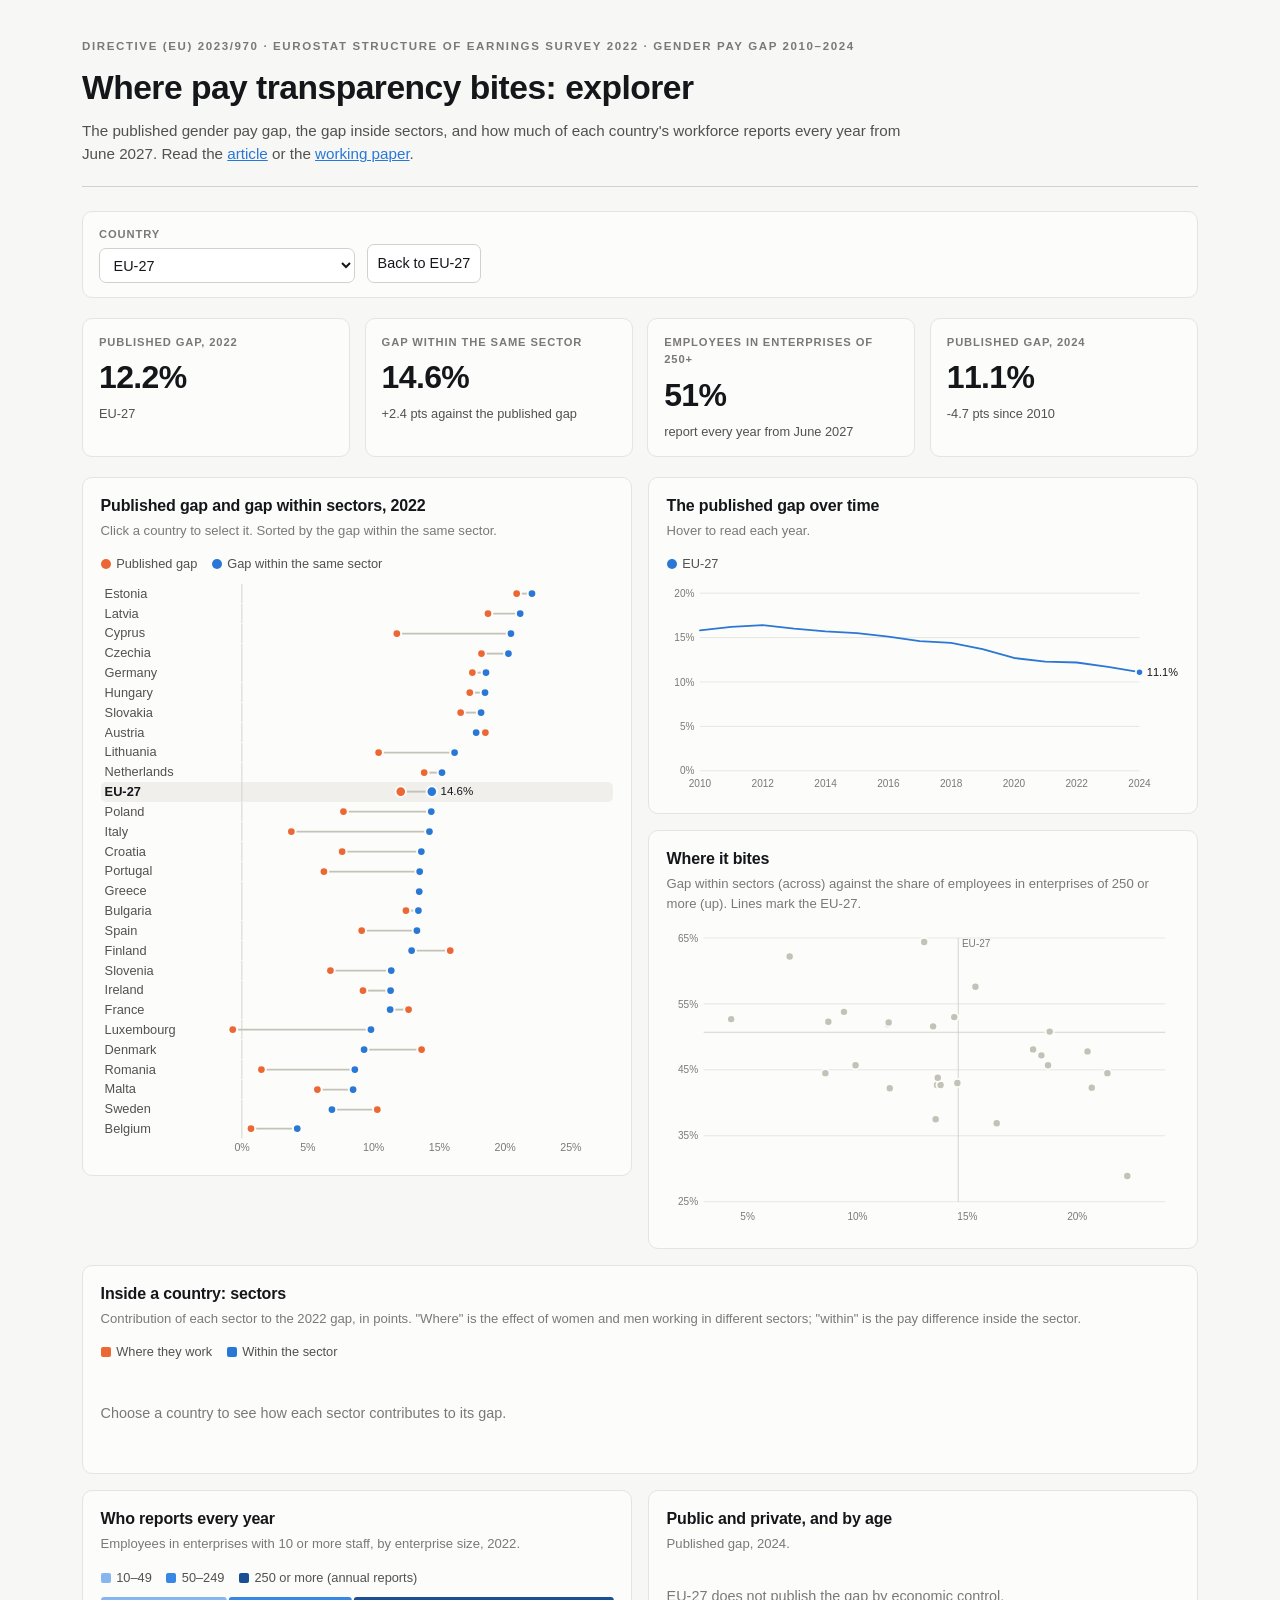
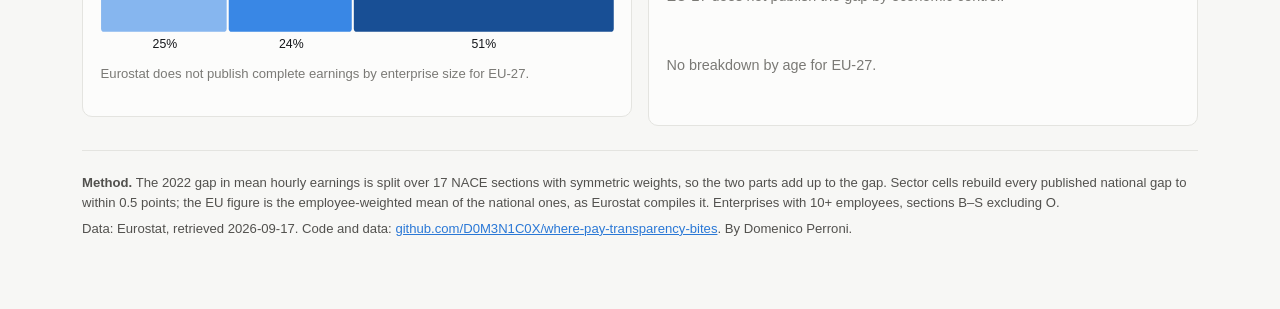
==== dashboard/index.html @ 8fcf2079 "Build the tables, the charts and the single-file dashboard Co-Authored-By: Claude Opus 5 <noreply@an" ====
<!doctype html><html lang="en"><head><meta charset="utf-8"><meta name="viewport" content="width=device-width,initial-scale=1"><title>Where pay transparency bites: explorer</title>
<style>
:root{
  color-scheme: light;
  --bg:#f7f7f5; --surface:#fcfcfb; --raised:#ffffff;
  --ink:#14161a; --secondary:#52514e; --muted:#7a7975;
  --line:#e4e4e0; --line-strong:#d2d2cc;
  --s1:#2a78d6; --s2:#eb6834; --context:#c3c2b7; --wash:#f0efec;
  --o1:#86b6ef; --o2:#3987e5; --o3:#184f95;
  --shadow:0 1px 2px rgba(20,22,26,.05), 0 6px 20px rgba(20,22,26,.06);
}
@media (prefers-color-scheme: dark){
  :root:not([data-theme="light"]){
    color-scheme: dark;
    --bg:#121211; --surface:#1a1a19; --raised:#212120;
    --ink:#f4f4f2; --secondary:#c3c2b7; --muted:#95948c;
    --line:#2c2c2a; --line-strong:#3d3d3a;
    --s1:#3987e5; --s2:#d95926; --context:#6b6a65; --wash:#262624;
    --o1:#184f95; --o2:#3987e5; --o3:#86b6ef;
    --shadow:0 1px 2px rgba(0,0,0,.4), 0 8px 24px rgba(0,0,0,.35);
  }
}
:root[data-theme="dark"]{
  color-scheme: dark;
  --bg:#121211; --surface:#1a1a19; --raised:#212120;
  --ink:#f4f4f2; --secondary:#c3c2b7; --muted:#95948c;
  --line:#2c2c2a; --line-strong:#3d3d3a;
  --s1:#3987e5; --s2:#d95926; --context:#6b6a65; --wash:#262624;
  --o1:#184f95; --o2:#3987e5; --o3:#86b6ef;
  --shadow:0 1px 2px rgba(0,0,0,.4), 0 8px 24px rgba(0,0,0,.35);
}
*{box-sizing:border-box}
body{margin:0; background:var(--bg); color:var(--ink);
  font-family:-apple-system,BlinkMacSystemFont,"Segoe UI",Roboto,Helvetica,Arial,sans-serif;
  font-size:15px; line-height:1.55; -webkit-font-smoothing:antialiased}
.wrap{max-width:1180px; margin:0 auto; padding:clamp(1rem,3vw,2.5rem) clamp(1rem,3vw,2rem) 4rem}
header.masthead{border-bottom:1px solid var(--line-strong); padding-bottom:1.25rem; margin-bottom:1.5rem}
.eyebrow{font-size:.72rem; letter-spacing:.14em; text-transform:uppercase; color:var(--muted); font-weight:600}
h1{font-size:clamp(1.5rem,3.2vw,2.1rem); margin:.35rem 0 .3rem; letter-spacing:-.015em}
.sub{color:var(--secondary); font-size:.95rem; margin:0; max-width:52rem}
.sub a, .foot a{color:var(--s1)}
.controls{display:flex; flex-wrap:wrap; gap:.75rem; align-items:flex-end; background:var(--surface);
  border:1px solid var(--line); border-radius:10px; padding:.9rem 1rem; margin-bottom:1.25rem}
.control{display:flex; flex-direction:column; gap:.3rem; min-width:12rem; flex:0 1 16rem}
.control label{font-size:.7rem; letter-spacing:.08em; text-transform:uppercase; color:var(--muted); font-weight:600}
select, button{font:inherit; font-size:.9rem; color:var(--ink); background:var(--raised);
  border:1px solid var(--line-strong); border-radius:7px; padding:.45rem .6rem}
select:focus-visible, button:focus-visible, .row:focus-visible{outline:2px solid var(--s1); outline-offset:2px}
button{cursor:pointer}
button:hover{border-color:var(--s1); color:var(--s1)}
.tiles{display:grid; grid-template-columns:repeat(auto-fit,minmax(200px,1fr)); gap:.9rem; margin-bottom:1.25rem}
.tile{background:var(--surface); border:1px solid var(--line); border-radius:10px; padding:.9rem 1rem}
.tile .label{font-size:.7rem; letter-spacing:.08em; text-transform:uppercase; color:var(--muted); font-weight:600}
.tile .value{font-size:2rem; font-weight:650; letter-spacing:-.02em; margin:.15rem 0 .1rem}
.tile .note{font-size:.8rem; color:var(--secondary)}
.grid{display:grid; grid-template-columns:1fr 1fr; gap:1rem; align-items:start}
.full{grid-column:1 / -1}
@media (max-width:900px){ .grid{grid-template-columns:1fr} }
.panel{background:var(--surface); border:1px solid var(--line); border-radius:10px; padding:1rem 1.1rem 1.15rem; min-width:0}
.panel h2{font-size:1rem; margin:0 0 .15rem; letter-spacing:-.01em}
.panel p.hint{margin:0 0 .8rem; font-size:.82rem; color:var(--muted)}
.legend{display:flex; flex-wrap:wrap; gap:.9rem; font-size:.8rem; color:var(--secondary); margin:0 0 .6rem}
.legend span{display:inline-flex; align-items:center; gap:.35rem}
.key{width:10px; height:10px; border-radius:50%; display:inline-block}
.key.bar{border-radius:2px}
svg{display:block; width:100%; height:auto; overflow:visible}
svg text{font-family:inherit}
.axis{fill:var(--muted); font-size:11px; font-variant-numeric:tabular-nums}
.lbl{fill:var(--secondary); font-size:12px}
.lbl.sel{fill:var(--ink); font-weight:650}
.val{fill:var(--ink); font-size:12px; font-variant-numeric:tabular-nums}
.grid-line{stroke:var(--line); stroke-width:1}
.base-line{stroke:var(--line-strong); stroke-width:1}
.rows{display:flex; flex-direction:column}
.row{display:grid; grid-template-columns:7.5rem 1fr; align-items:center; cursor:pointer; border-radius:5px; padding:0 .25rem}
.row:hover{background:var(--wash)}
.row.sel{background:var(--wash)}
.row .name{font-size:.8rem; color:var(--secondary); white-space:nowrap; overflow:hidden; text-overflow:ellipsis}
.row.sel .name{color:var(--ink); font-weight:650}
.table-wrap{overflow-x:auto}
table{width:100%; border-collapse:collapse; font-size:.84rem; font-variant-numeric:tabular-nums}
th, td{padding:.45rem .5rem; border-bottom:1px solid var(--line); text-align:right; vertical-align:middle}
th:first-child, td:first-child{text-align:left}
thead th{font-size:.68rem; letter-spacing:.07em; text-transform:uppercase; color:var(--muted); font-weight:600; border-bottom:1px solid var(--line-strong)}
td.contrib{min-width:7rem}
.empty{color:var(--muted); font-size:.9rem; padding:1rem 0}
.tooltip{position:fixed; pointer-events:none; z-index:10; background:var(--raised); color:var(--ink);
  border:1px solid var(--line-strong); border-radius:7px; box-shadow:var(--shadow); padding:.45rem .6rem;
  font-size:.8rem; max-width:18rem; opacity:0; transition:opacity .08s; white-space:pre-line}
.foot{margin-top:1.5rem; font-size:.82rem; color:var(--secondary); border-top:1px solid var(--line); padding-top:1rem}
.foot p{margin:.35rem 0}
</style></head><body>
<div class="wrap">
<header class="masthead">
  <div class="eyebrow">Directive (EU) 2023/970 · Eurostat Structure of Earnings Survey 2022 · gender pay gap 2010–<span id="latest-year"></span></div>
  <h1>Where pay transparency bites: explorer</h1>
  <p class="sub">The published gender pay gap, the gap inside sectors, and how much of each country's workforce reports every year from June 2027.
  Read the <a href="../index.html">article</a> or the <a href="../paper.pdf">working paper</a>.</p>
</header>

<div class="controls" role="group" aria-label="Filters">
  <div class="control"><label for="country">Country</label><select id="country"></select></div>
  <button id="reset" type="button">Back to EU-27</button>
</div>

<section class="tiles" id="tiles" aria-live="polite"></section>

<div class="grid">
  <section class="panel">
    <h2>Published gap and gap within sectors, 2022</h2>
    <p class="hint">Click a country to select it. Sorted by the gap within the same sector.</p>
    <div class="legend"><span><i class="key" style="background:var(--s2)"></i>Published gap</span><span><i class="key" style="background:var(--s1)"></i>Gap within the same sector</span></div>
    <div class="rows" id="dumbbell"></div>
  </section>
  <div>
    <section class="panel" style="margin-bottom:1rem">
      <h2>The published gap over time</h2>
      <p class="hint">Hover to read each year.</p>
      <div class="legend" id="trend-legend"></div>
      <div id="trend"></div>
    </section>
    <section class="panel">
      <h2>Where it bites</h2>
      <p class="hint">Gap within sectors (across) against the share of employees in enterprises of 250 or more (up). Lines mark the EU-27.</p>
      <div id="scatter"></div>
    </section>
  </div>

  <section class="panel full">
    <h2 id="sectors-title">Inside the country: sectors</h2>
    <p class="hint">Contribution of each sector to the 2022 gap, in points. "Where" is the effect of women and men working in different sectors; "within" is the pay difference inside the sector.</p>
    <div class="legend"><span><i class="key bar" style="background:var(--s2)"></i>Where they work</span><span><i class="key bar" style="background:var(--s1)"></i>Within the sector</span></div>
    <div class="table-wrap" id="sectors"></div>
  </section>

  <section class="panel">
    <h2>Who reports every year</h2>
    <p class="hint">Employees in enterprises with 10 or more staff, by enterprise size, 2022.</p>
    <div class="legend"><span><i class="key bar" style="background:var(--o1)"></i>10–49</span><span><i class="key bar" style="background:var(--o2)"></i>50–249</span><span><i class="key bar" style="background:var(--o3)"></i>250 or more (annual reports)</span></div>
    <div id="size"></div>
  </section>
  <section class="panel">
    <h2>Public and private, and by age</h2>
    <p class="hint" id="control-hint"></p>
    <div id="control"></div>
    <div id="age" style="margin-top:.8rem"></div>
  </section>
</div>

<footer class="foot">
  <p><strong>Method.</strong> The 2022 gap in mean hourly earnings is split over 17 NACE sections with symmetric weights, so the two parts add up to the gap. Sector cells rebuild every published national gap to within 0.5 points; the EU figure is the employee-weighted mean of the national ones, as Eurostat compiles it. Enterprises with 10+ employees, sections B–S excluding O.</p>
  <p>Data: Eurostat, retrieved <span id="retrieved"></span>. Code and data: <a href="https://github.com/D0M3N1C0X/where-pay-transparency-bites">github.com/D0M3N1C0X/where-pay-transparency-bites</a>. By Domenico Perroni.</p>
</footer>
</div>
<div class="tooltip" id="tooltip" role="status"></div>

<script id="data" type="application/json">{"meta":{"latest_year":2024,"retrieved":"2026-09-17","coverage_min":0.95,"reconcile_max":0.5},"countries":[{"geo":"BE","name":"Belgium"},{"geo":"BG","name":"Bulgaria"},{"geo":"CZ","name":"Czechia"},{"geo":"DK","name":"Denmark"},{"geo":"DE","name":"Germany"},{"geo":"EE","name":"Estonia"},{"geo":"IE","name":"Ireland"},{"geo":"EL","name":"Greece"},{"geo":"ES","name":"Spain"},{"geo":"FR","name":"France"},{"geo":"HR","name":"Croatia"},{"geo":"IT","name":"Italy"},{"geo":"CY","name":"Cyprus"},{"geo":"LV","name":"Latvia"},{"geo":"LT","name":"Lithuania"},{"geo":"LU","name":"Luxembourg"},{"geo":"HU","name":"Hungary"},{"geo":"MT","name":"Malta"},{"geo":"NL","name":"Netherlands"},{"geo":"AT","name":"Austria"},{"geo":"PL","name":"Poland"},{"geo":"PT","name":"Portugal"},{"geo":"RO","name":"Romania"},{"geo":"SI","name":"Slovenia"},{"geo":"SK","name":"Slovakia"},{"geo":"FI","name":"Finland"},{"geo":"SE","name":"Sweden"},{"geo":"EU27_2020","name":"EU-27"}],"sections":[{"code":"B","name":"Mining and quarrying"},{"code":"C","name":"Manufacturing"},{"code":"D","name":"Electricity, gas, steam and air conditioning supply"},{"code":"E","name":"Water supply; sewerage, waste management and remediation activities"},{"code":"F","name":"Construction"},{"code":"G","name":"Wholesale and retail trade; repair of motor vehicles and motorcycles"},{"code":"H","name":"Transportation and storage"},{"code":"I","name":"Accommodation and food service activities"},{"code":"J","name":"Information and communication"},{"code":"K","name":"Financial and insurance activities"},{"code":"L","name":"Real estate activities"},{"code":"M","name":"Professional, scientific and technical activities"},{"code":"N","name":"Administrative and support service activities"},{"code":"P","name":"Education"},{"code":"Q","name":"Human health and social work activities"},{"code":"R","name":"Arts, entertainment and recreation"},{"code":"S","name":"Other service activities"}],"series":[{"geo":"EU27_2020","year":2010,"gap":15.8},{"geo":"EU27_2020","year":2011,"gap":16.2},{"geo":"EU27_2020","year":2012,"gap":16.4},{"geo":"EU27_2020","year":2013,"gap":16},{"geo":"EU27_2020","year":2014,"gap":15.7},{"geo":"EU27_2020","year":2015,"gap":15.5},{"geo":"EU27_2020","year":2016,"gap":15.1},{"geo":"EU27_2020","year":2017,"gap":14.6},{"geo":"EU27_2020","year":2018,"gap":14.4},{"geo":"EU27_2020","year":2019,"gap":13.7},{"geo":"EU27_2020","year":2020,"gap":12.7},{"geo":"EU27_2020","year":2021,"gap":12.3},{"geo":"EU27_2020","year":2022,"gap":12.2},{"geo":"EU27_2020","year":2023,"gap":11.7},{"geo":"EU27_2020","year":2024,"gap":11.1},{"geo":"BE","year":2007,"gap":10.1},{"geo":"BE","year":2008,"gap":10.2},{"geo":"BE","year":2009,"gap":10.1},{"geo":"BE","year":2010,"gap":10.2},{"geo":"BE","year":2011,"gap":9.4},{"geo":"BE","year":2012,"gap":8.3},{"geo":"BE","year":2013,"gap":7.5},{"geo":"BE","year":2014,"gap":6.6},{"geo":"BE","year":2015,"gap":6.4},{"geo":"BE","year":2016,"gap":6},{"geo":"BE","year":2017,"gap":5.8},{"geo":"BE","year":2018,"gap":5.8},{"geo":"BE","year":2019,"gap":4.7},{"geo":"BE","year":2020,"gap":3.2},{"geo":"BE","year":2021,"gap":1.8},{"geo":"BE","year":2022,"gap":0.7},{"geo":"BE","year":2023,"gap":0.7},{"geo":"BE","year":2024,"gap":0.7},{"geo":"BG","year":2007,"gap":12.1},{"geo":"BG","year":2008,"gap":12.3},{"geo":"BG","year":2009,"gap":13.3},{"geo":"BG","year":2010,"gap":13},{"geo":"BG","year":2011,"gap":13.2},{"geo":"BG","year":2012,"gap":15.1},{"geo":"BG","year":2013,"gap":14.1},{"geo":"BG","year":2014,"gap":14.2},{"geo":"BG","year":2015,"gap":15.5},{"geo":"BG","year":2016,"gap":14.6},{"geo":"BG","year":2017,"gap":14.3},{"geo":"BG","year":2018,"gap":13.9},{"geo":"BG","year":2019,"gap":14},{"geo":"BG","year":2020,"gap":12.5},{"geo":"BG","year":2021,"gap":11.9},{"geo":"BG","year":2022,"gap":12.6},{"geo":"BG","year":2023,"gap":13.5},{"geo":"BG","year":2024,"gap":12},{"geo":"CZ","year":2007,"gap":23.6},{"geo":"CZ","year":2008,"gap":26.2},{"geo":"CZ","year":2009,"gap":25.9},{"geo":"CZ","year":2010,"gap":21.6},{"geo":"CZ","year":2011,"gap":22.6},{"geo":"CZ","year":2012,"gap":22.5},{"geo":"CZ","year":2013,"gap":22.3},{"geo":"CZ","year":2014,"gap":22.5},{"geo":"CZ","year":2015,"gap":22.5},{"geo":"CZ","year":2016,"gap":21.5},{"geo":"CZ","year":2017,"gap":21.1},{"geo":"CZ","year":2018,"gap":20.1},{"geo":"CZ","year":2019,"gap":19.3},{"geo":"CZ","year":2020,"gap":16.7},{"geo":"CZ","year":2021,"gap":15.4},{"geo":"CZ","year":2022,"gap":18.4},{"geo":"CZ","year":2023,"gap":18},{"geo":"CZ","year":2024,"gap":18.5},{"geo":"DK","year":2007,"gap":17.7},{"geo":"DK","year":2008,"gap":17.1},{"geo":"DK","year":2009,"gap":16.8},{"geo":"DK","year":2010,"gap":17.1},{"geo":"DK","year":2011,"gap":16.4},{"geo":"DK","year":2012,"gap":16.8},{"geo":"DK","year":2013,"gap":16.5},{"geo":"DK","year":2014,"gap":16},{"geo":"DK","year":2015,"gap":15.1},{"geo":"DK","year":2016,"gap":15.1},{"geo":"DK","year":2017,"gap":14.8},{"geo":"DK","year":2018,"gap":14.6},{"geo":"DK","year":2019,"gap":17.7},{"geo":"DK","year":2020,"gap":13.8},{"geo":"DK","year":2021,"gap":14.2},{"geo":"DK","year":2022,"gap":13.8},{"geo":"DK","year":2023,"gap":14},{"geo":"DK","year":2024,"gap":14},{"geo":"DE","year":2007,"gap":22.8},{"geo":"DE","year":2008,"gap":22.8},{"geo":"DE","year":2009,"gap":22.6},{"geo":"DE","year":2010,"gap":22.3},{"geo":"DE","year":2011,"gap":22.4},{"geo":"DE","year":2012,"gap":22.7},{"geo":"DE","year":2013,"gap":22.1},{"geo":"DE","year":2014,"gap":22.3},{"geo":"DE","year":2015,"gap":21.8},{"geo":"DE","year":2016,"gap":21.1},{"geo":"DE","year":2017,"gap":20.4},{"geo":"DE","year":2018,"gap":20.1},{"geo":"DE","year":2019,"gap":19.2},{"geo":"DE","year":2020,"gap":18.3},{"geo":"DE","year":2021,"gap":17.6},{"geo":"DE","year":2022,"gap":17.7},{"geo":"DE","year":2023,"gap":17.6},{"geo":"DE","year":2024,"gap":15.6},{"geo":"EE","year":2007,"gap":30.9},{"geo":"EE","year":2008,"gap":27.6},{"geo":"EE","year":2009,"gap":26.6},{"geo":"EE","year":2010,"gap":27.7},{"geo":"EE","year":2011,"gap":27.3},{"geo":"EE","year":2012,"gap":29.9},{"geo":"EE","year":2013,"gap":29.8},{"geo":"EE","year":2014,"gap":28.1},{"geo":"EE","year":2015,"gap":26.7},{"geo":"EE","year":2016,"gap":24.8},{"geo":"EE","year":2017,"gap":24.9},{"geo":"EE","year":2018,"gap":21.8},{"geo":"EE","year":2019,"gap":21.6},{"geo":"EE","year":2020,"gap":21},{"geo":"EE","year":2021,"gap":20.3},{"geo":"EE","year":2022,"gap":21.1},{"geo":"EE","year":2023,"gap":19.6},{"geo":"EE","year":2024,"gap":18.8},{"geo":"IE","year":2007,"gap":17.3},{"geo":"IE","year":2008,"gap":12.6},{"geo":"IE","year":2009,"gap":12.6},{"geo":"IE","year":2010,"gap":13.9},{"geo":"IE","year":2011,"gap":12.7},{"geo":"IE","year":2012,"gap":12.2},{"geo":"IE","year":2013,"gap":12.9},{"geo":"IE","year":2014,"gap":13.9},{"geo":"IE","year":2015,"gap":13.9},{"geo":"IE","year":2016,"gap":14.2},{"geo":"IE","year":2017,"gap":14.4},{"geo":"IE","year":2018,"gap":11.3},{"geo":"IE","year":2019,"gap":10.3},{"geo":"IE","year":2020,"gap":9},{"geo":"IE","year":2021,"gap":9.9},{"geo":"IE","year":2022,"gap":9.3},{"geo":"IE","year":2023,"gap":8.6},{"geo":"IE","year":2024,"gap":8.3},{"geo":"EL","year":2007,"gap":21.5},{"geo":"EL","year":2008,"gap":22},{"geo":"EL","year":2010,"gap":15},{"geo":"EL","year":2014,"gap":12.5},{"geo":"EL","year":2018,"gap":10.4},{"geo":"EL","year":2022,"gap":13.5},{"geo":"EL","year":2023,"gap":13.6},{"geo":"EL","year":2024,"gap":13.4},{"geo":"ES","year":2007,"gap":18.1},{"geo":"ES","year":2008,"gap":16.1},{"geo":"ES","year":2009,"gap":16.7},{"geo":"ES","year":2010,"gap":16.2},{"geo":"ES","year":2011,"gap":17.6},{"geo":"ES","year":2012,"gap":18.7},{"geo":"ES","year":2013,"gap":17.8},{"geo":"ES","year":2014,"gap":14.9},{"geo":"ES","year":2015,"gap":14.1},{"geo":"ES","year":2016,"gap":14.8},{"geo":"ES","year":2017,"gap":13.5},{"geo":"ES","year":2018,"gap":11.9},{"geo":"ES","year":2019,"gap":9.6},{"geo":"ES","year":2020,"gap":9.3},{"geo":"ES","year":2021,"gap":9.3},{"geo":"ES","year":2022,"gap":9.2},{"geo":"ES","year":2023,"gap":7.3},{"geo":"ES","year":2024,"gap":7.3},{"geo":"FR","year":2007,"gap":17.3},{"geo":"FR","year":2008,"gap":16.9},{"geo":"FR","year":2009,"gap":15.2},{"geo":"FR","year":2010,"gap":15.6},{"geo":"FR","year":2011,"gap":15.7},{"geo":"FR","year":2012,"gap":15.6},{"geo":"FR","year":2013,"gap":15.5},{"geo":"FR","year":2014,"gap":15.5},{"geo":"FR","year":2015,"gap":15.6},{"geo":"FR","year":2016,"gap":15.9},{"geo":"FR","year":2017,"gap":16.3},{"geo":"FR","year":2018,"gap":16.7},{"geo":"FR","year":2019,"gap":16},{"geo":"FR","year":2020,"gap":15},{"geo":"FR","year":2021,"gap":13.7},{"geo":"FR","year":2022,"gap":12.8},{"geo":"FR","year":2023,"gap":12.3},{"geo":"FR","year":2024,"gap":11.8},{"geo":"HR","year":2010,"gap":5.7},{"geo":"HR","year":2013,"gap":7.7},{"geo":"HR","year":2014,"gap":8.7},{"geo":"HR","year":2016,"gap":11.6},{"geo":"HR","year":2017,"gap":12.3},{"geo":"HR","year":2018,"gap":11.4},{"geo":"HR","year":2019,"gap":10.2},{"geo":"HR","year":2020,"gap":8.7},{"geo":"HR","year":2021,"gap":7.3},{"geo":"HR","year":2022,"gap":7.7},{"geo":"HR","year":2023,"gap":7.4},{"geo":"HR","year":2024,"gap":6.6},{"geo":"IT","year":2007,"gap":5.1},{"geo":"IT","year":2008,"gap":4.9},{"geo":"IT","year":2009,"gap":5.5},{"geo":"IT","year":2010,"gap":5.3},{"geo":"IT","year":2011,"gap":5.7},{"geo":"IT","year":2012,"gap":6.5},{"geo":"IT","year":2013,"gap":7},{"geo":"IT","year":2014,"gap":6.1},{"geo":"IT","year":2015,"gap":5.5},{"geo":"IT","year":2016,"gap":5.3},{"geo":"IT","year":2017,"gap":5},{"geo":"IT","year":2018,"gap":5.5},{"geo":"IT","year":2019,"gap":4.6},{"geo":"IT","year":2020,"gap":4},{"geo":"IT","year":2021,"gap":4.7},{"geo":"IT","year":2022,"gap":3.8},{"geo":"IT","year":2023,"gap":2.2},{"geo":"IT","year":2024,"gap":5.3},{"geo":"CY","year":2007,"gap":22},{"geo":"CY","year":2008,"gap":19.5},{"geo":"CY","year":2009,"gap":17.8},{"geo":"CY","year":2010,"gap":16.8},{"geo":"CY","year":2011,"gap":16.1},{"geo":"CY","year":2012,"gap":15.6},{"geo":"CY","year":2013,"gap":14.9},{"geo":"CY","year":2014,"gap":14.2},{"geo":"CY","year":2015,"gap":13.2},{"geo":"CY","year":2016,"gap":12.3},{"geo":"CY","year":2017,"gap":11.2},{"geo":"CY","year":2018,"gap":10.4},{"geo":"CY","year":2019,"gap":10.5},{"geo":"CY","year":2020,"gap":9.9},{"geo":"CY","year":2021,"gap":11},{"geo":"CY","year":2022,"gap":11.9},{"geo":"CY","year":2023,"gap":12},{"geo":"CY","year":2024,"gap":11.8},{"geo":"LV","year":2007,"gap":13.6},{"geo":"LV","year":2008,"gap":11.8},{"geo":"LV","year":2009,"gap":13.1},{"geo":"LV","year":2010,"gap":15.5},{"geo":"LV","year":2011,"gap":14.1},{"geo":"LV","year":2012,"gap":14.9},{"geo":"LV","year":2013,"gap":16},{"geo":"LV","year":2014,"gap":17.3},{"geo":"LV","year":2015,"gap":18.4},{"geo":"LV","year":2016,"gap":19.7},{"geo":"LV","year":2017,"gap":19.8},{"geo":"LV","year":2018,"gap":19.6},{"geo":"LV","year":2019,"gap":21.6},{"geo":"LV","year":2020,"gap":23.2},{"geo":"LV","year":2021,"gap":15.9},{"geo":"LV","year":2022,"gap":18.9},{"geo":"LV","year":2023,"gap":16.4},{"geo":"LV","year":2024,"gap":13.9},{"geo":"LT","year":2007,"gap":22.6},{"geo":"LT","year":2008,"gap":21.6},{"geo":"LT","year":2009,"gap":15.3},{"geo":"LT","year":2010,"gap":11.9},{"geo":"LT","year":2011,"gap":11.5},{"geo":"LT","year":2012,"gap":11.9},{"geo":"LT","year":2013,"gap":12.2},{"geo":"LT","year":2014,"gap":13.3},{"geo":"LT","year":2015,"gap":14.2},{"geo":"LT","year":2016,"gap":14.4},{"geo":"LT","year":2017,"gap":15.2},{"geo":"LT","year":2018,"gap":14},{"geo":"LT","year":2019,"gap":12.9},{"geo":"LT","year":2020,"gap":12.3},{"geo":"LT","year":2021,"gap":10.9},{"geo":"LT","year":2022,"gap":10.5},{"geo":"LT","year":2023,"gap":11.5},{"geo":"LT","year":2024,"gap":10},{"geo":"LU","year":2007,"gap":10.2},{"geo":"LU","year":2008,"gap":9.7},{"geo":"LU","year":2009,"gap":9.2},{"geo":"LU","year":2010,"gap":8.7},{"geo":"LU","year":2011,"gap":7.9},{"geo":"LU","year":2012,"gap":7},{"geo":"LU","year":2013,"gap":6.2},{"geo":"LU","year":2014,"gap":5.4},{"geo":"LU","year":2015,"gap":4.7},{"geo":"LU","year":2016,"gap":3.9},{"geo":"LU","year":2017,"gap":2.6},{"geo":"LU","year":2018,"gap":1.4},{"geo":"LU","year":2019,"gap":0.9},{"geo":"LU","year":2020,"gap":0.3},{"geo":"LU","year":2021,"gap":-0.2},{"geo":"LU","year":2022,"gap":-0.7},{"geo":"LU","year":2023,"gap":-0.9},{"geo":"LU","year":2024,"gap":-0.8},{"geo":"HU","year":2007,"gap":16.3},{"geo":"HU","year":2008,"gap":17.5},{"geo":"HU","year":2009,"gap":17.1},{"geo":"HU","year":2010,"gap":17.6},{"geo":"HU","year":2011,"gap":18},{"geo":"HU","year":2012,"gap":20.1},{"geo":"HU","year":2013,"gap":18.4},{"geo":"HU","year":2014,"gap":15.1},{"geo":"HU","year":2015,"gap":14},{"geo":"HU","year":2016,"gap":14},{"geo":"HU","year":2017,"gap":15.9},{"geo":"HU","year":2018,"gap":14.2},{"geo":"HU","year":2019,"gap":18.2},{"geo":"HU","year":2020,"gap":17.1},{"geo":"HU","year":2021,"gap":17.2},{"geo":"HU","year":2022,"gap":17.5},{"geo":"HU","year":2023,"gap":17.8},{"geo":"HU","year":2024,"gap":16.9},{"geo":"MT","year":2007,"gap":7.8},{"geo":"MT","year":2008,"gap":9.2},{"geo":"MT","year":2009,"gap":7.7},{"geo":"MT","year":2010,"gap":7.2},{"geo":"MT","year":2011,"gap":7.7},{"geo":"MT","year":2012,"gap":9.5},{"geo":"MT","year":2013,"gap":9.7},{"geo":"MT","year":2014,"gap":10.6},{"geo":"MT","year":2015,"gap":10.7},{"geo":"MT","year":2016,"gap":11.6},{"geo":"MT","year":2017,"gap":13.2},{"geo":"MT","year":2018,"gap":13},{"geo":"MT","year":2019,"gap":10.5},{"geo":"MT","year":2020,"gap":7.9},{"geo":"MT","year":2021,"gap":7.2},{"geo":"MT","year":2022,"gap":5.8},{"geo":"MT","year":2023,"gap":5.1},{"geo":"MT","year":2024,"gap":4.9},{"geo":"NL","year":2007,"gap":19.3},{"geo":"NL","year":2008,"gap":18.9},{"geo":"NL","year":2009,"gap":18.5},{"geo":"NL","year":2010,"gap":17.8},{"geo":"NL","year":2011,"gap":18.8},{"geo":"NL","year":2012,"gap":18},{"geo":"NL","year":2013,"gap":17.2},{"geo":"NL","year":2014,"gap":17},{"geo":"NL","year":2015,"gap":16.1},{"geo":"NL","year":2016,"gap":15.6},{"geo":"NL","year":2017,"gap":15.1},{"geo":"NL","year":2018,"gap":14.7},{"geo":"NL","year":2019,"gap":14.9},{"geo":"NL","year":2020,"gap":14.7},{"geo":"NL","year":2021,"gap":14.3},{"geo":"NL","year":2022,"gap":14},{"geo":"NL","year":2023,"gap":12.5},{"geo":"NL","year":2024,"gap":11.2},{"geo":"AT","year":2007,"gap":25.5},{"geo":"AT","year":2008,"gap":25.1},{"geo":"AT","year":2009,"gap":24.3},{"geo":"AT","year":2010,"gap":24},{"geo":"AT","year":2011,"gap":23.5},{"geo":"AT","year":2012,"gap":22.9},{"geo":"AT","year":2013,"gap":22.3},{"geo":"AT","year":2014,"gap":22.2},{"geo":"AT","year":2015,"gap":21.8},{"geo":"AT","year":2016,"gap":20.8},{"geo":"AT","year":2017,"gap":20.7},{"geo":"AT","year":2018,"gap":20.4},{"geo":"AT","year":2019,"gap":20},{"geo":"AT","year":2020,"gap":19.2},{"geo":"AT","year":2021,"gap":19.1},{"geo":"AT","year":2022,"gap":18.7},{"geo":"AT","year":2023,"gap":18.3},{"geo":"AT","year":2024,"gap":17.6},{"geo":"PL","year":2007,"gap":14.9},{"geo":"PL","year":2008,"gap":11.4},{"geo":"PL","year":2009,"gap":8},{"geo":"PL","year":2010,"gap":4.5},{"geo":"PL","year":2011,"gap":5.5},{"geo":"PL","year":2012,"gap":6.4},{"geo":"PL","year":2013,"gap":7.1},{"geo":"PL","year":2014,"gap":7.7},{"geo":"PL","year":2015,"gap":7.3},{"geo":"PL","year":2016,"gap":7.1},{"geo":"PL","year":2017,"gap":7},{"geo":"PL","year":2018,"gap":8.5},{"geo":"PL","year":2019,"gap":6.5},{"geo":"PL","year":2020,"gap":4.5},{"geo":"PL","year":2021,"gap":6.2},{"geo":"PL","year":2022,"gap":7.8},{"geo":"PL","year":2023,"gap":5.9},{"geo":"PL","year":2024,"gap":4},{"geo":"PT","year":2007,"gap":8.5},{"geo":"PT","year":2008,"gap":9.2},{"geo":"PT","year":2009,"gap":10},{"geo":"PT","year":2010,"gap":12.8},{"geo":"PT","year":2011,"gap":12.9},{"geo":"PT","year":2012,"gap":15},{"geo":"PT","year":2013,"gap":13.3},{"geo":"PT","year":2014,"gap":14.9},{"geo":"PT","year":2015,"gap":16},{"geo":"PT","year":2016,"gap":13.9},{"geo":"PT","year":2017,"gap":10.8},{"geo":"PT","year":2018,"gap":8.9},{"geo":"PT","year":2019,"gap":9.4},{"geo":"PT","year":2020,"gap":8.3},{"geo":"PT","year":2021,"gap":7.1},{"geo":"PT","year":2022,"gap":6.3},{"geo":"PT","year":2023,"gap":8.6},{"geo":"PT","year":2024,"gap":7},{"geo":"RO","year":2007,"gap":12.5},{"geo":"RO","year":2008,"gap":8.5},{"geo":"RO","year":2009,"gap":7.4},{"geo":"RO","year":2010,"gap":8.8},{"geo":"RO","year":2011,"gap":9.6},{"geo":"RO","year":2012,"gap":6.9},{"geo":"RO","year":2013,"gap":4.9},{"geo":"RO","year":2014,"gap":4.5},{"geo":"RO","year":2015,"gap":5.6},{"geo":"RO","year":2016,"gap":4.8},{"geo":"RO","year":2017,"gap":2.9},{"geo":"RO","year":2018,"gap":2.2},{"geo":"RO","year":2019,"gap":2.6},{"geo":"RO","year":2020,"gap":0.9},{"geo":"RO","year":2021,"gap":1.4},{"geo":"RO","year":2022,"gap":1.5},{"geo":"RO","year":2023,"gap":3.8},{"geo":"RO","year":2024,"gap":3.7},{"geo":"SI","year":2007,"gap":5},{"geo":"SI","year":2008,"gap":4.1},{"geo":"SI","year":2009,"gap":-0.9},{"geo":"SI","year":2010,"gap":0.9},{"geo":"SI","year":2011,"gap":3.3},{"geo":"SI","year":2012,"gap":4.5},{"geo":"SI","year":2013,"gap":6.3},{"geo":"SI","year":2014,"gap":7},{"geo":"SI","year":2015,"gap":8.2},{"geo":"SI","year":2016,"gap":8.1},{"geo":"SI","year":2017,"gap":8.4},{"geo":"SI","year":2018,"gap":9.3},{"geo":"SI","year":2019,"gap":7.5},{"geo":"SI","year":2020,"gap":2.4},{"geo":"SI","year":2021,"gap":2.7},{"geo":"SI","year":2022,"gap":6.8},{"geo":"SI","year":2023,"gap":6},{"geo":"SI","year":2024,"gap":8},{"geo":"SK","year":2007,"gap":23.6},{"geo":"SK","year":2008,"gap":20.9},{"geo":"SK","year":2009,"gap":21.9},{"geo":"SK","year":2010,"gap":19.6},{"geo":"SK","year":2011,"gap":20.1},{"geo":"SK","year":2012,"gap":20.8},{"geo":"SK","year":2013,"gap":18.8},{"geo":"SK","year":2014,"gap":19.7},{"geo":"SK","year":2015,"gap":19.7},{"geo":"SK","year":2016,"gap":19.2},{"geo":"SK","year":2017,"gap":20.1},{"geo":"SK","year":2018,"gap":19.8},{"geo":"SK","year":2019,"gap":18.2},{"geo":"SK","year":2020,"gap":15.4},{"geo":"SK","year":2021,"gap":16},{"geo":"SK","year":2022,"gap":16.8},{"geo":"SK","year":2023,"gap":15.7},{"geo":"SK","year":2024,"gap":15.7},{"geo":"FI","year":2007,"gap":20.2},{"geo":"FI","year":2008,"gap":20.5},{"geo":"FI","year":2009,"gap":20.8},{"geo":"FI","year":2010,"gap":20.3},{"geo":"FI","year":2011,"gap":19.1},{"geo":"FI","year":2012,"gap":19.2},{"geo":"FI","year":2013,"gap":18.8},{"geo":"FI","year":2014,"gap":18.4},{"geo":"FI","year":2015,"gap":17.5},{"geo":"FI","year":2016,"gap":17.5},{"geo":"FI","year":2017,"gap":17.1},{"geo":"FI","year":2018,"gap":16.9},{"geo":"FI","year":2019,"gap":16.7},{"geo":"FI","year":2020,"gap":16.9},{"geo":"FI","year":2021,"gap":16.9},{"geo":"FI","year":2022,"gap":16},{"geo":"FI","year":2023,"gap":16.8},{"geo":"FI","year":2024,"gap":16.3},{"geo":"SE","year":2007,"gap":17.8},{"geo":"SE","year":2008,"gap":16.9},{"geo":"SE","year":2009,"gap":15.7},{"geo":"SE","year":2010,"gap":15.4},{"geo":"SE","year":2011,"gap":15.6},{"geo":"SE","year":2012,"gap":15.5},{"geo":"SE","year":2013,"gap":14.6},{"geo":"SE","year":2014,"gap":13.8},{"geo":"SE","year":2015,"gap":14},{"geo":"SE","year":2016,"gap":13.3},{"geo":"SE","year":2017,"gap":12.5},{"geo":"SE","year":2018,"gap":12.1},{"geo":"SE","year":2019,"gap":11.1},{"geo":"SE","year":2020,"gap":10.5},{"geo":"SE","year":2021,"gap":10.3},{"geo":"SE","year":2022,"gap":10.4},{"geo":"SE","year":2023,"gap":11.2},{"geo":"SE","year":2024,"gap":11.2}],"decomposition":[{"geo":"AT","official":18.7,"gap":18.746,"between":0.756,"within":17.99},{"geo":"BE","official":0.7,"gap":0.678,"between":-3.575,"within":4.252},{"geo":"BG","official":12.6,"gap":12.55,"between":-1.007,"within":13.557},{"geo":"CY","official":11.9,"gap":11.482,"between":-9.178,"within":20.66},{"geo":"CZ","official":18.4,"gap":18.38,"between":-2.088,"within":20.469},{"geo":"DE","official":17.7,"gap":17.751,"between":-0.995,"within":18.746},{"geo":"DK","official":13.8,"gap":13.799,"between":4.413,"within":9.386},{"geo":"EE","official":21.1,"gap":21.101,"between":-1.176,"within":22.277},{"geo":"EL","official":13.5,"gap":13.465,"between":-0.156,"within":13.621},{"geo":"ES","official":9.2,"gap":9.252,"between":-4.191,"within":13.442},{"geo":"FI","official":16,"gap":15.969,"between":2.934,"within":13.035},{"geo":"FR","official":12.8,"gap":12.82,"between":1.433,"within":11.387},{"geo":"HR","official":7.7,"gap":7.66,"between":-6.121,"within":13.781},{"geo":"HU","official":17.5,"gap":17.478,"between":-1.193,"within":18.671},{"geo":"IE","official":9.3,"gap":9.318,"between":-2.102,"within":11.42},{"geo":"IT","official":3.8,"gap":3.841,"between":-10.561,"within":14.403},{"geo":"LT","official":10.5,"gap":10.507,"between":-5.828,"within":16.335},{"geo":"LU","official":-0.7,"gap":-0.753,"between":-10.665,"within":9.912},{"geo":"LV","official":18.9,"gap":18.841,"between":-2.531,"within":21.372},{"geo":"MT","official":5.8,"gap":5.814,"between":-2.726,"within":8.54},{"geo":"NL","official":14,"gap":13.997,"between":-1.37,"within":15.367},{"geo":"PL","official":7.8,"gap":7.865,"between":-6.679,"within":14.545},{"geo":"PT","official":6.3,"gap":6.26,"between":-7.394,"within":13.654},{"geo":"RO","official":1.5,"gap":1.492,"between":-7.182,"within":8.674},{"geo":"SE","official":10.4,"gap":10.418,"between":3.503,"within":6.915},{"geo":"SI","official":6.8,"gap":6.757,"between":-4.713,"within":11.47},{"geo":"SK","official":16.8,"gap":16.851,"between":-1.517,"within":18.369},{"geo":"EU27_2020","official":12.2,"gap":12.249,"between":-2.338,"within":14.586}],"finer":[{"cells":"occupation","geo":"AT","gap":18.733,"between":3.182,"within":15.551},{"cells":"occupation","geo":"DE","gap":17.752,"between":1.39,"within":16.362},{"cells":"occupation","geo":"DK","gap":13.835,"between":2.24,"within":11.595},{"cells":"occupation","geo":"EL","gap":13.495,"between":-0.971,"within":14.465},{"cells":"occupation","geo":"RO","gap":1.574,"between":-11.509,"within":13.083},{"cells":"occupation","geo":"SI","gap":6.78,"between":-7.428,"within":14.208},{"cells":"sector x occupation","geo":"AT","gap":18.762,"between":4.285,"within":14.477},{"cells":"sector x occupation","geo":"BG","gap":12.973,"between":-0.761,"within":13.734},{"cells":"sector x occupation","geo":"CZ","gap":17.969,"between":2.043,"within":15.926},{"cells":"sector x occupation","geo":"DE","gap":17.805,"between":4.622,"within":13.183},{"cells":"sector x occupation","geo":"DK","gap":13.851,"between":5.736,"within":8.115},{"cells":"sector x occupation","geo":"EL","gap":13.053,"between":1.2,"within":11.853},{"cells":"sector x occupation","geo":"FI","gap":15.726,"between":6.221,"within":9.505},{"cells":"sector x occupation","geo":"HU","gap":17.627,"between":0.874,"within":16.753},{"cells":"sector x occupation","geo":"IT","gap":3.615,"between":-10.501,"within":14.116},{"cells":"sector x occupation","geo":"RO","gap":1.527,"between":-10.447,"within":11.974}],"exposure":[{"geo":"AT","share_250":0.481,"share_50_249":0.25,"share_10_49":0.268},{"geo":"BE","share_250":0.527,"share_50_249":0.241,"share_10_49":0.232},{"geo":"BG","share_250":0.375,"share_50_249":0.318,"share_10_49":0.306},{"geo":"CY","share_250":0.423,"share_50_249":0.259,"share_10_49":0.318},{"geo":"CZ","share_250":0.478,"share_50_249":0.295,"share_10_49":0.228},{"geo":"DE","share_250":0.508,"share_50_249":0.237,"share_10_49":0.255},{"geo":"DK","share_250":0.538,"share_50_249":0.215,"share_10_49":0.246},{"geo":"EE","share_250":0.289,"share_50_249":0.362,"share_10_49":0.349},{"geo":"EL","share_250":0.427,"share_50_249":0.317,"share_10_49":0.256},{"geo":"ES","share_250":0.516,"share_50_249":0.224,"share_10_49":0.26},{"geo":"EU27_2020","share_250":0.507,"share_50_249":0.244,"share_10_49":0.249},{"geo":"FI","share_250":0.644,"share_50_249":0.188,"share_10_49":0.168},{"geo":"FR","share_250":0.519,"share_50_249":0.248,"share_10_49":0.233},{"geo":"HR","share_250":0.427,"share_50_249":0.296,"share_10_49":0.277},{"geo":"HU","share_250":0.457,"share_50_249":0.275,"share_10_49":0.268},{"geo":"IE","share_250":0.522,"share_50_249":0.226,"share_10_49":0.252},{"geo":"IT","share_250":0.53,"share_50_249":0.207,"share_10_49":0.263},{"geo":"LT","share_250":0.369,"share_50_249":0.361,"share_10_49":0.27},{"geo":"LU","share_250":0.457,"share_50_249":0.288,"share_10_49":0.255},{"geo":"LV","share_250":0.445,"share_50_249":0.289,"share_10_49":0.266},{"geo":"MT","share_250":0.445,"share_50_249":0.285,"share_10_49":0.27},{"geo":"NL","share_250":0.576,"share_50_249":0.221,"share_10_49":0.204},{"geo":"PL","share_250":0.43,"share_50_249":0.288,"share_10_49":0.282},{"geo":"PT","share_250":0.438,"share_50_249":0.293,"share_10_49":0.269},{"geo":"RO","share_250":0.523,"share_50_249":0.23,"share_10_49":0.247},{"geo":"SE","share_250":0.622,"share_50_249":0.179,"share_10_49":0.199},{"geo":"SI","share_250":0.422,"share_50_249":0.328,"share_10_49":0.251},{"geo":"SK","share_250":0.472,"share_50_249":0.29,"share_10_49":0.238}],"size_gap":[{"geo":"DE","band":"10 to 249","gap":16.062},{"geo":"DE","band":"250 or more","gap":19.904},{"geo":"ES","band":"10 to 249","gap":10.512},{"geo":"ES","band":"250 or more","gap":12.634},{"geo":"FI","band":"10 to 249","gap":13.082},{"geo":"FI","band":"250 or more","gap":18.023},{"geo":"FR","band":"10 to 249","gap":10.725},{"geo":"FR","band":"250 or more","gap":15.011},{"geo":"PL","band":"10 to 249","gap":0.846},{"geo":"PL","band":"250 or more","gap":14.049},{"geo":"RO","band":"10 to 249","gap":4.255},{"geo":"RO","band":"250 or more","gap":5.572}],"sectors":[{"geo":"BE","nace":"B","share_M":0.001,"share_F":0,"gap":1.124,"between":0.069,"within":0.001},{"geo":"BG","nace":"B","share_M":0.017,"share_F":0.003,"gap":14.686,"between":1.639,"within":0.194},{"geo":"CZ","nace":"B","share_M":0.009,"share_F":0.002,"gap":9.307,"between":0.637,"within":0.047},{"geo":"DK","nace":"B","share_M":0.003,"share_F":0.001,"gap":13.335,"between":0.268,"within":0.034},{"geo":"DE","nace":"B","share_M":0.002,"share_F":0,"gap":2.146,"between":0.147,"within":0.002},{"geo":"EE","nace":"B","share_M":0.009,"share_F":0.002,"gap":14.536,"between":0.641,"within":0.071},{"geo":"IE","nace":"B","share_M":0.001,"share_F":0,"gap":10.511,"between":0.1,"within":0.007},{"geo":"EL","nace":"B","share_M":0.004,"share_F":0,"gap":9.513,"between":0.443,"within":0.029},{"geo":"ES","nace":"B","share_M":0.003,"share_F":0.001,"gap":-18.54,"between":0.278,"within":-0.036},{"geo":"FR","nace":"B","share_M":0.002,"share_F":0,"gap":7.008,"between":0.118,"within":0.007},{"geo":"HR","nace":"B","share_M":0.005,"share_F":0.001,"gap":9.114,"between":0.407,"within":0.024},{"geo":"IT","nace":"B","share_M":0.001,"share_F":0,"gap":-3.587,"between":0.141,"within":-0.003},{"geo":"LV","nace":"B","share_M":0.011,"share_F":0.002,"gap":7.518,"between":0.784,"within":0.048},{"geo":"LT","nace":"B","share_M":0.004,"share_F":0.001,"gap":6.461,"between":0.3,"within":0.014},{"geo":"HU","nace":"B","share_M":0.002,"share_F":0,"gap":9.542,"between":0.186,"within":0.013},{"geo":"NL","nace":"B","share_M":0.002,"share_F":0,"gap":5.67,"between":0.218,"within":0.01},{"geo":"AT","nace":"B","share_M":0.003,"share_F":0.001,"gap":14.309,"between":0.275,"within":0.032},{"geo":"PL","nace":"B","share_M":0.019,"share_F":0.003,"gap":14.299,"between":1.821,"within":0.184},{"geo":"PT","nace":"B","share_M":0.005,"share_F":0.001,"gap":-11.327,"between":0.471,"within":-0.032},{"geo":"RO","nace":"B","share_M":0.015,"share_F":0.003,"gap":-8.412,"between":1.534,"within":-0.098},{"geo":"SI","nace":"B","share_M":0.005,"share_F":0.001,"gap":14.601,"between":0.512,"within":0.056},{"geo":"SK","nace":"B","share_M":0.005,"share_F":0.001,"gap":14.158,"between":0.376,"within":0.042},{"geo":"FI","nace":"B","share_M":0.004,"share_F":0.001,"gap":-3.671,"between":0.368,"within":-0.009},{"geo":"SE","nace":"B","share_M":0.004,"share_F":0.001,"gap":5.549,"between":0.291,"within":0.017},{"geo":"BE","nace":"C","share_M":0.209,"share_F":0.076,"gap":1.074,"between":12.758,"within":0.148},{"geo":"BG","nace":"C","share_M":0.256,"share_F":0.231,"gap":24.184,"between":1.948,"within":5.175},{"geo":"CZ","nace":"C","share_M":0.391,"share_F":0.245,"gap":22.902,"between":12.521,"within":7.07},{"geo":"DK","nace":"C","share_M":0.151,"share_F":0.067,"gap":8.542,"between":8.775,"within":1.021},{"geo":"DE","nace":"C","share_M":0.285,"share_F":0.113,"gap":20.875,"between":16.996,"within":4.588},{"geo":"EE","nace":"C","share_M":0.301,"share_F":0.17,"gap":26.335,"between":10.609,"within":5.749},{"geo":"IE","nace":"C","share_M":0.163,"share_F":0.069,"gap":9.441,"between":9.034,"within":1.093},{"geo":"EL","nace":"C","share_M":0.162,"share_F":0.076,"gap":18.004,"between":7.564,"within":2.081},{"geo":"ES","nace":"C","share_M":0.212,"share_F":0.085,"gap":14.286,"between":11.847,"within":2.124},{"geo":"FR","nace":"C","share_M":0.193,"share_F":0.075,"gap":11.781,"between":11.353,"within":1.612},{"geo":"HR","nace":"C","share_M":0.258,"share_F":0.146,"gap":15.136,"between":9.429,"within":2.786},{"geo":"IT","nace":"C","share_M":0.303,"share_F":0.139,"gap":14.043,"between":14.85,"within":3.029},{"geo":"CY","nace":"C","share_M":0.117,"share_F":0.085,"gap":28.625,"between":2.131,"within":2.266},{"geo":"LV","nace":"C","share_M":0.221,"share_F":0.118,"gap":23.11,"between":8.376,"within":3.595},{"geo":"LT","nace":"C","share_M":0.213,"share_F":0.158,"gap":24.096,"between":4.858,"within":4.554},{"geo":"LU","nace":"C","share_M":0.11,"share_F":0.034,"gap":3.316,"between":6.069,"within":0.192},{"geo":"HU","nace":"C","share_M":0.302,"share_F":0.202,"gap":23.27,"between":9,"within":5.959},{"geo":"MT","nace":"C","share_M":0.13,"share_F":0.069,"gap":13.181,"between":5.283,"within":1.206},{"geo":"NL","nace":"C","share_M":0.158,"share_F":0.048,"gap":19.201,"between":10.813,"within":2.15},{"geo":"AT","nace":"C","share_M":0.266,"share_F":0.122,"gap":17.902,"between":13.951,"within":3.682},{"geo":"PL","nace":"C","share_M":0.346,"share_F":0.194,"gap":16.377,"between":12.576,"within":3.984},{"geo":"PT","nace":"C","share_M":0.231,"share_F":0.168,"gap":21.033,"between":4.939,"within":3.693},{"geo":"RO","nace":"C","share_M":0.248,"share_F":0.247,"gap":20.954,"between":0.028,"within":4.793},{"geo":"SI","nace":"C","share_M":0.365,"share_F":0.198,"gap":12.058,"between":15.218,"within":3.277},{"geo":"SK","nace":"C","share_M":0.348,"share_F":0.207,"gap":23.234,"between":12.301,"within":6.368},{"geo":"FI","nace":"C","share_M":0.238,"share_F":0.072,"gap":7.705,"between":16.006,"within":1.193},{"geo":"SE","nace":"C","share_M":0.185,"share_F":0.059,"gap":3.316,"between":12.517,"within":0.408},{"geo":"BE","nace":"D","share_M":0.008,"share_F":0.004,"gap":16.619,"between":0.551,"within":0.133},{"geo":"BG","nace":"D","share_M":0.026,"share_F":0.007,"gap":-2.038,"between":2.665,"within":-0.047},{"geo":"CZ","nace":"D","share_M":0.014,"share_F":0.006,"gap":16.971,"between":1.017,"within":0.218},{"geo":"DK","nace":"D","share_M":0.007,"share_F":0.003,"gap":14.804,"between":0.476,"within":0.1},{"geo":"DE","nace":"D","share_M":0.011,"share_F":0.004,"gap":14.379,"between":0.824,"within":0.149},{"geo":"EE","nace":"D","share_M":0.018,"share_F":0.004,"gap":12.691,"between":1.335,"within":0.145},{"geo":"IE","nace":"D","share_M":0.009,"share_F":0.004,"gap":11.184,"between":0.74,"within":0.101},{"geo":"EL","nace":"D","share_M":0.012,"share_F":0.006,"gap":14.527,"between":1.08,"within":0.236},{"geo":"ES","nace":"D","share_M":0.004,"share_F":0.001,"gap":9.152,"between":0.442,"within":0.043},{"geo":"FR","nace":"D","share_M":0.014,"share_F":0.005,"gap":-8.795,"between":1.2,"within":-0.102},{"geo":"HR","nace":"D","share_M":0.012,"share_F":0.005,"gap":-2.975,"between":0.921,"within":-0.032},{"geo":"IT","nace":"D","share_M":0.01,"share_F":0.004,"gap":11.712,"between":0.795,"within":0.112},{"geo":"LV","nace":"D","share_M":0.022,"share_F":0.009,"gap":15.07,"between":1.257,"within":0.243},{"geo":"LT","nace":"D","share_M":0.014,"share_F":0.005,"gap":10.531,"between":0.883,"within":0.103},{"geo":"HU","nace":"D","share_M":0.014,"share_F":0.005,"gap":14.216,"between":1.084,"within":0.183},{"geo":"NL","nace":"D","share_M":0.006,"share_F":0.002,"gap":6.715,"between":0.488,"within":0.036},{"geo":"AT","nace":"D","share_M":0.011,"share_F":0.004,"gap":15.405,"between":0.969,"within":0.159},{"geo":"PL","nace":"D","share_M":0.017,"share_F":0.005,"gap":1.143,"between":1.349,"within":0.014},{"geo":"PT","nace":"D","share_M":0.004,"share_F":0.001,"gap":-3.27,"between":0.534,"within":-0.017},{"geo":"RO","nace":"D","share_M":0.018,"share_F":0.006,"gap":-2.153,"between":1.537,"within":-0.035},{"geo":"SI","nace":"D","share_M":0.017,"share_F":0.004,"gap":3.708,"between":1.685,"within":0.052},{"geo":"SK","nace":"D","share_M":0.017,"share_F":0.006,"gap":12.361,"between":1.324,"within":0.185},{"geo":"FI","nace":"D","share_M":0.011,"share_F":0.003,"gap":7.948,"between":0.88,"within":0.07},{"geo":"SE","nace":"D","share_M":0.011,"share_F":0.004,"gap":1.068,"between":0.748,"within":0.009},{"geo":"BE","nace":"E","share_M":0.009,"share_F":0.003,"gap":-3.136,"between":0.649,"within":-0.018},{"geo":"BG","nace":"E","share_M":0.028,"share_F":0.013,"gap":8.25,"between":0.95,"within":0.115},{"geo":"CZ","nace":"E","share_M":0.022,"share_F":0.008,"gap":3.136,"between":1.117,"within":0.037},{"geo":"DK","nace":"E","share_M":0.008,"share_F":0.002,"gap":2.985,"between":0.564,"within":0.015},{"geo":"DE","nace":"E","share_M":0.013,"share_F":0.004,"gap":-1.399,"between":0.82,"within":-0.011},{"geo":"EE","nace":"E","share_M":0.013,"share_F":0.004,"gap":10.721,"between":0.72,"within":0.076},{"geo":"IE","nace":"E","share_M":0.009,"share_F":0.002,"gap":-5.593,"between":0.525,"within":-0.024},{"geo":"EL","nace":"E","share_M":0.01,"share_F":0.003,"gap":-5.306,"between":0.736,"within":-0.036},{"geo":"ES","nace":"E","share_M":0.02,"share_F":0.006,"gap":5.802,"between":1.363,"within":0.074},{"geo":"FR","nace":"E","share_M":0.015,"share_F":0.004,"gap":-8.146,"between":0.913,"within":-0.066},{"geo":"HR","nace":"E","share_M":0.044,"share_F":0.013,"gap":-2.609,"between":2.55,"within":-0.061},{"geo":"IT","nace":"E","share_M":0.026,"share_F":0.006,"gap":-0.212,"between":1.673,"within":-0.003},{"geo":"CY","nace":"E","share_M":0.012,"share_F":0.002,"gap":-54.867,"between":0.854,"within":-0.266},{"geo":"LV","nace":"E","share_M":0.017,"share_F":0.007,"gap":10.526,"between":0.686,"within":0.098},{"geo":"LT","nace":"E","share_M":0.018,"share_F":0.007,"gap":3.586,"between":0.92,"within":0.038},{"geo":"LU","nace":"E","share_M":0.01,"share_F":0.003,"gap":-0.694,"between":0.697,"within":-0.004},{"geo":"HU","nace":"E","share_M":0.022,"share_F":0.008,"gap":3.858,"between":1.151,"within":0.049},{"geo":"MT","nace":"E","share_M":0.012,"share_F":0.005,"gap":-8.654,"between":0.644,"within":-0.067},{"geo":"NL","nace":"E","share_M":0.009,"share_F":0.002,"gap":8.164,"between":0.641,"within":0.044},{"geo":"AT","nace":"E","share_M":0.008,"share_F":0.003,"gap":11.526,"between":0.395,"within":0.053},{"geo":"PL","nace":"E","share_M":0.025,"share_F":0.008,"gap":-3.785,"between":1.31,"within":-0.049},{"geo":"PT","nace":"E","share_M":0.016,"share_F":0.004,"gap":-20.344,"between":0.97,"within":-0.157},{"geo":"RO","nace":"E","share_M":0.032,"share_F":0.013,"gap":1.541,"between":1.431,"within":0.027},{"geo":"SI","nace":"E","share_M":0.023,"share_F":0.007,"gap":-11.091,"between":1.41,"within":-0.145},{"geo":"SK","nace":"E","share_M":0.025,"share_F":0.008,"gap":-0.254,"between":1.42,"within":-0.003},{"geo":"FI","nace":"E","share_M":0.01,"share_F":0.003,"gap":-5.976,"between":0.691,"within":-0.037},{"geo":"SE","nace":"E","share_M":0.008,"share_F":0.003,"gap":-2.113,"between":0.558,"within":-0.011},{"geo":"BE","nace":"F","share_M":0.076,"share_F":0.013,"gap":-6.761,"between":5.144,"within":-0.237},{"geo":"BG","nace":"F","share_M":0.105,"share_F":0.016,"gap":-19.622,"between":6.972,"within":-0.85},{"geo":"CZ","nace":"F","share_M":0.075,"share_F":0.016,"gap":8.428,"between":4.695,"within":0.322},{"geo":"DK","nace":"F","share_M":0.093,"share_F":0.012,"gap":8.101,"between":7.946,"within":0.43},{"geo":"DE","nace":"F","share_M":0.071,"share_F":0.014,"gap":12.512,"between":4.569,"within":0.45},{"geo":"EE","nace":"F","share_M":0.1,"share_F":0.012,"gap":7.118,"between":8.114,"within":0.379},{"geo":"IE","nace":"F","share_M":0.07,"share_F":0.007,"gap":9.813,"between":5.325,"within":0.338},{"geo":"EL","nace":"F","share_M":0.045,"share_F":0.014,"gap":12.254,"between":2.716,"within":0.33},{"geo":"ES","nace":"F","share_M":0.093,"share_F":0.014,"gap":-12.278,"between":7.121,"within":-0.552},{"geo":"FR","nace":"F","share_M":0.093,"share_F":0.012,"gap":-11.444,"between":7.601,"within":-0.534},{"geo":"HR","nace":"F","share_M":0.133,"share_F":0.012,"gap":-31.211,"between":10.614,"within":-1.719},{"geo":"IT","nace":"F","share_M":0.074,"share_F":0.012,"gap":5.069,"between":5.124,"within":0.184},{"geo":"CY","nace":"F","share_M":0.131,"share_F":0.019,"gap":-5.078,"between":8.738,"within":-0.288},{"geo":"LV","nace":"F","share_M":0.124,"share_F":0.016,"gap":9.631,"between":9.839,"within":0.646},{"geo":"LT","nace":"F","share_M":0.136,"share_F":0.021,"gap":-6.653,"between":10.341,"within":-0.453},{"geo":"LU","nace":"F","share_M":0.166,"share_F":0.026,"gap":-14.803,"between":10.469,"within":-0.992},{"geo":"HU","nace":"F","share_M":0.084,"share_F":0.018,"gap":-4,"between":5.186,"within":-0.157},{"geo":"MT","nace":"F","share_M":0.076,"share_F":0.009,"gap":-25.098,"between":6.198,"within":-0.885},{"geo":"NL","nace":"F","share_M":0.071,"share_F":0.01,"gap":11.388,"between":6.105,"within":0.492},{"geo":"AT","nace":"F","share_M":0.131,"share_F":0.023,"gap":7.673,"between":9.463,"within":0.535},{"geo":"PL","nace":"F","share_M":0.077,"share_F":0.015,"gap":-11.313,"between":5.659,"within":-0.45},{"geo":"PT","nace":"F","share_M":0.115,"share_F":0.014,"gap":-8.116,"between":8.066,"within":-0.401},{"geo":"RO","nace":"F","share_M":0.14,"share_F":0.023,"gap":-18.134,"between":9.676,"within":-1.116},{"geo":"SI","nace":"F","share_M":0.116,"share_F":0.012,"gap":-10.398,"between":8.754,"within":-0.529},{"geo":"SK","nace":"F","share_M":0.062,"share_F":0.013,"gap":2.297,"between":4.104,"within":0.072},{"geo":"FI","nace":"F","share_M":0.125,"share_F":0.015,"gap":-0.398,"between":10.406,"within":-0.026},{"geo":"SE","nace":"F","share_M":0.107,"share_F":0.012,"gap":-2.233,"between":9.552,"within":-0.131},{"geo":"BE","nace":"G","share_M":0.129,"share_F":0.11,"gap":7.645,"between":1.667,"within":0.817},{"geo":"BG","nace":"G","share_M":0.13,"share_F":0.143,"gap":9.312,"between":-1.099,"within":1.06},{"geo":"CZ","nace":"G","share_M":0.11,"share_F":0.151,"gap":23.905,"between":-3.661,"within":3.142},{"geo":"DK","nace":"G","share_M":0.168,"share_F":0.135,"gap":15.94,"between":2.628,"within":2.108},{"geo":"DE","nace":"G","share_M":0.132,"share_F":0.148,"gap":21.671,"between":-1.316,"within":2.694},{"geo":"EE","nace":"G","share_M":0.125,"share_F":0.167,"gap":31.848,"between":-3.545,"within":4.653},{"geo":"IE","nace":"G","share_M":0.165,"share_F":0.161,"gap":16.423,"between":0.298,"within":2.107},{"geo":"EL","nace":"G","share_M":0.169,"share_F":0.194,"gap":20.164,"between":-2.193,"within":3.574},{"geo":"ES","nace":"G","share_M":0.151,"share_F":0.166,"gap":17.897,"between":-1.208,"within":2.52},{"geo":"FR","nace":"G","share_M":0.139,"share_F":0.132,"gap":17.594,"between":0.586,"within":2.193},{"geo":"HR","nace":"G","share_M":0.144,"share_F":0.22,"gap":21.934,"between":-6.728,"within":3.999},{"geo":"IT","nace":"G","share_M":0.116,"share_F":0.127,"gap":15.981,"between":-0.938,"within":1.767},{"geo":"CY","nace":"G","share_M":0.163,"share_F":0.166,"gap":23.629,"between":-0.184,"within":2.869},{"geo":"LV","nace":"G","share_M":0.118,"share_F":0.167,"gap":24.636,"between":-4.068,"within":3.305},{"geo":"LT","nace":"G","share_M":0.115,"share_F":0.17,"gap":21.258,"between":-4.845,"within":3.004},{"geo":"LU","nace":"G","share_M":0.105,"share_F":0.122,"gap":17.742,"between":-1.266,"within":1.596},{"geo":"HU","nace":"G","share_M":0.121,"share_F":0.139,"gap":18.022,"between":-1.501,"within":2.207},{"geo":"MT","nace":"G","share_M":0.106,"share_F":0.105,"gap":4.159,"between":0.028,"within":0.384},{"geo":"NL","nace":"G","share_M":0.183,"share_F":0.162,"gap":22.823,"between":1.535,"within":3.231},{"geo":"AT","nace":"G","share_M":0.139,"share_F":0.236,"gap":20.858,"between":-7.961,"within":3.608},{"geo":"PL","nace":"G","share_M":0.147,"share_F":0.167,"gap":20.804,"between":-1.661,"within":3.089},{"geo":"PT","nace":"G","share_M":0.153,"share_F":0.148,"gap":8.565,"between":0.472,"within":1.183},{"geo":"RO","nace":"G","share_M":0.14,"share_F":0.168,"gap":12.644,"between":-2.372,"within":1.811},{"geo":"SI","nace":"G","share_M":0.095,"share_F":0.148,"gap":16.958,"between":-4.904,"within":2.108},{"geo":"SK","nace":"G","share_M":0.115,"share_F":0.158,"gap":23.253,"between":-3.843,"within":3.218},{"geo":"FI","nace":"G","share_M":0.103,"share_F":0.112,"gap":19.78,"between":-0.82,"within":2.001},{"geo":"SE","nace":"G","share_M":0.127,"share_F":0.109,"gap":9.156,"between":1.697,"within":1.062},{"geo":"BE","nace":"H","share_M":0.088,"share_F":0.028,"gap":-1.544,"between":5.176,"within":-0.077},{"geo":"BG","nace":"H","share_M":0.092,"share_F":0.037,"gap":8.097,"between":4.453,"within":0.437},{"geo":"CZ","nace":"H","share_M":0.099,"share_F":0.043,"gap":8.418,"between":4.588,"within":0.512},{"geo":"DK","nace":"H","share_M":0.073,"share_F":0.024,"gap":8.911,"between":4.653,"within":0.437},{"geo":"DE","nace":"H","share_M":0.094,"share_F":0.037,"gap":3.326,"between":4.162,"within":0.161},{"geo":"EE","nace":"H","share_M":0.108,"share_F":0.032,"gap":2.099,"between":5.867,"within":0.115},{"geo":"IE","nace":"H","share_M":0.064,"share_F":0.017,"gap":4.186,"between":3.816,"within":0.143},{"geo":"EL","nace":"H","share_M":0.067,"share_F":0.028,"gap":9.752,"between":4.19,"within":0.522},{"geo":"ES","nace":"H","share_M":0.084,"share_F":0.032,"gap":3.997,"between":4.811,"within":0.218},{"geo":"FR","nace":"H","share_M":0.096,"share_F":0.045,"gap":1.523,"between":4.34,"within":0.092},{"geo":"HR","nace":"H","share_M":0.089,"share_F":0.03,"gap":5.776,"between":5.587,"within":0.336},{"geo":"IT","nace":"H","share_M":0.107,"share_F":0.04,"gap":3.091,"between":5.638,"within":0.194},{"geo":"CY","nace":"H","share_M":0.074,"share_F":0.042,"gap":30.38,"between":3.263,"within":2.153},{"geo":"LV","nace":"H","share_M":0.139,"share_F":0.049,"gap":8.866,"between":7.436,"within":0.727},{"geo":"LT","nace":"H","share_M":0.22,"share_F":0.042,"gap":-15.882,"between":15.396,"within":-1.661},{"geo":"LU","nace":"H","share_M":0.112,"share_F":0.027,"gap":5.965,"between":7.433,"within":0.376},{"geo":"HU","nace":"H","share_M":0.11,"share_F":0.04,"gap":-4.031,"between":5.942,"within":-0.249},{"geo":"MT","nace":"H","share_M":0.077,"share_F":0.027,"gap":13.175,"between":4.737,"within":0.698},{"geo":"NL","nace":"H","share_M":0.078,"share_F":0.027,"gap":12.711,"between":4.684,"within":0.653},{"geo":"AT","nace":"H","share_M":0.087,"share_F":0.034,"gap":9.84,"between":4.357,"within":0.513},{"geo":"PL","nace":"H","share_M":0.106,"share_F":0.043,"gap":9.741,"between":5.409,"within":0.657},{"geo":"PT","nace":"H","share_M":0.073,"share_F":0.016,"gap":-11.228,"between":5.66,"within":-0.474},{"geo":"RO","nace":"H","share_M":0.098,"share_F":0.033,"gap":-5.836,"between":5.656,"within":-0.325},{"geo":"SI","nace":"H","share_M":0.097,"share_F":0.021,"gap":-11.605,"between":6.88,"within":-0.583},{"geo":"SK","nace":"H","share_M":0.106,"share_F":0.045,"gap":6.228,"between":5.101,"within":0.403},{"geo":"FI","nace":"H","share_M":0.09,"share_F":0.022,"gap":5.452,"between":5.694,"within":0.265},{"geo":"SE","nace":"H","share_M":0.073,"share_F":0.021,"gap":-2.549,"between":4.417,"within":-0.101},{"geo":"BE","nace":"I","share_M":0.022,"share_F":0.02,"gap":1.483,"between":0.14,"within":0.021},{"geo":"BG","nace":"I","share_M":0.036,"share_F":0.051,"gap":5.817,"between":-0.896,"within":0.155},{"geo":"CZ","nace":"I","share_M":0.017,"share_F":0.031,"gap":10.667,"between":-0.841,"within":0.166},{"geo":"DK","nace":"I","share_M":0.043,"share_F":0.05,"gap":5.154,"between":-0.475,"within":0.164},{"geo":"DE","nace":"I","share_M":0.029,"share_F":0.041,"gap":8.853,"between":-0.624,"within":0.181},{"geo":"EE","nace":"I","share_M":0.019,"share_F":0.044,"gap":17.292,"between":-1.667,"within":0.397},{"geo":"IE","nace":"I","share_M":0.083,"share_F":0.097,"gap":10.667,"between":-0.802,"within":0.577},{"geo":"EL","nace":"I","share_M":0.21,"share_F":0.2,"gap":7.214,"between":0.758,"within":1.189},{"geo":"ES","nace":"I","share_M":0.066,"share_F":0.089,"gap":8.043,"between":-1.615,"within":0.456},{"geo":"FR","nace":"I","share_M":0.037,"share_F":0.039,"gap":5.842,"between":-0.176,"within":0.153},{"geo":"HR","nace":"I","share_M":0.059,"share_F":0.07,"gap":9.655,"between":-0.919,"within":0.533},{"geo":"IT","nace":"I","share_M":0.039,"share_F":0.049,"gap":8.428,"between":-0.687,"within":0.258},{"geo":"CY","nace":"I","share_M":0.138,"share_F":0.159,"gap":8,"between":-1.267,"within":0.723},{"geo":"LV","nace":"I","share_M":0.023,"share_F":0.057,"gap":20.588,"between":-2.127,"within":0.581},{"geo":"LT","nace":"I","share_M":0.017,"share_F":0.046,"gap":17.014,"between":-2.111,"within":0.43},{"geo":"LU","nace":"I","share_M":0.028,"share_F":0.054,"gap":14.329,"between":-1.534,"within":0.385},{"geo":"HU","nace":"I","share_M":0.034,"share_F":0.049,"gap":9.312,"between":-0.927,"within":0.242},{"geo":"MT","nace":"I","share_M":0.088,"share_F":0.078,"gap":4.753,"between":0.802,"within":0.342},{"geo":"NL","nace":"I","share_M":0.041,"share_F":0.046,"gap":7.413,"between":-0.269,"within":0.189},{"geo":"AT","nace":"I","share_M":0.047,"share_F":0.079,"gap":7.988,"between":-1.847,"within":0.303},{"geo":"PL","nace":"I","share_M":0.013,"share_F":0.025,"gap":12.681,"between":-0.799,"within":0.169},{"geo":"PT","nace":"I","share_M":0.061,"share_F":0.073,"gap":15.845,"between":-0.801,"within":0.785},{"geo":"RO","nace":"I","share_M":0.027,"share_F":0.043,"gap":5.252,"between":-0.955,"within":0.114},{"geo":"SI","nace":"I","share_M":0.028,"share_F":0.045,"gap":9.332,"between":-1.323,"within":0.269},{"geo":"SK","nace":"I","share_M":0.026,"share_F":0.036,"gap":10.164,"between":-0.649,"within":0.213},{"geo":"FI","nace":"I","share_M":0.021,"share_F":0.049,"gap":8.328,"between":-1.906,"within":0.205},{"geo":"SE","nace":"I","share_M":0.034,"share_F":0.032,"gap":5.586,"between":0.116,"within":0.134},{"geo":"BE","nace":"J","share_M":0.045,"share_F":0.021,"gap":6.621,"between":2.726,"within":0.249},{"geo":"BG","nace":"J","share_M":0.079,"share_F":0.051,"gap":27.368,"between":5.782,"within":4.257},{"geo":"CZ","nace":"J","share_M":0.05,"share_F":0.026,"gap":28.249,"between":3.513,"within":1.813},{"geo":"DK","nace":"J","share_M":0.055,"share_F":0.028,"gap":15.515,"between":3.14,"within":0.802},{"geo":"DE","nace":"J","share_M":0.047,"share_F":0.027,"gap":22.674,"between":2.358,"within":1.15},{"geo":"EE","nace":"J","share_M":0.076,"share_F":0.038,"gap":26.902,"between":5.385,"within":2.577},{"geo":"IE","nace":"J","share_M":0.077,"share_F":0.046,"gap":16.761,"between":4.615,"within":1.657},{"geo":"EL","nace":"J","share_M":0.038,"share_F":0.028,"gap":24.625,"between":1.187,"within":1.142},{"geo":"ES","nace":"J","share_M":0.057,"share_F":0.034,"gap":10.184,"between":2.732,"within":0.574},{"geo":"FR","nace":"J","share_M":0.056,"share_F":0.03,"gap":12.492,"between":3.453,"within":0.761},{"geo":"HR","nace":"J","share_M":0.045,"share_F":0.026,"gap":22.286,"between":3.141,"within":1.461},{"geo":"IT","nace":"J","share_M":0.044,"share_F":0.03,"gap":16.305,"between":1.593,"within":0.719},{"geo":"CY","nace":"J","share_M":0.077,"share_F":0.041,"gap":27.667,"between":5.004,"within":2.62},{"geo":"LV","nace":"J","share_M":0.068,"share_F":0.041,"gap":28.14,"between":3.888,"within":2.538},{"geo":"LT","nace":"J","share_M":0.046,"share_F":0.031,"gap":25.261,"between":2.558,"within":1.878},{"geo":"LU","nace":"J","share_M":0.063,"share_F":0.034,"gap":14.794,"between":3.153,"within":0.848},{"geo":"HU","nace":"J","share_M":0.049,"share_F":0.027,"gap":26.308,"between":3.141,"within":1.645},{"geo":"MT","nace":"J","share_M":0.053,"share_F":0.041,"gap":12.107,"between":1.589,"within":0.778},{"geo":"NL","nace":"J","share_M":0.054,"share_F":0.023,"gap":17.821,"between":3.575,"within":0.883},{"geo":"AT","nace":"J","share_M":0.042,"share_F":0.029,"gap":20.349,"between":1.601,"within":0.977},{"geo":"PL","nace":"J","share_M":0.041,"share_F":0.028,"gap":24.744,"between":2.218,"within":1.582},{"geo":"PT","nace":"J","share_M":0.052,"share_F":0.026,"gap":14.004,"between":3.639,"within":0.828},{"geo":"RO","nace":"J","share_M":0.054,"share_F":0.045,"gap":17.924,"between":1.833,"within":1.964},{"geo":"SI","nace":"J","share_M":0.046,"share_F":0.026,"gap":21.308,"between":2.638,"within":1.168},{"geo":"SK","nace":"J","share_M":0.055,"share_F":0.03,"gap":26.465,"between":3.299,"within":1.729},{"geo":"FI","nace":"J","share_M":0.08,"share_F":0.035,"gap":10.854,"between":5.353,"within":0.796},{"geo":"SE","nace":"J","share_M":0.067,"share_F":0.03,"gap":10.811,"between":4.551,"within":0.672},{"geo":"BE","nace":"K","share_M":0.029,"share_F":0.031,"gap":14.088,"between":-0.25,"within":0.56},{"geo":"BG","nace":"K","share_M":0.018,"share_F":0.042,"gap":22.616,"between":-2.911,"within":0.942},{"geo":"CZ","nace":"K","share_M":0.017,"share_F":0.028,"gap":35.185,"between":-1.598,"within":1.34},{"geo":"DK","nace":"K","share_M":0.037,"share_F":0.031,"gap":15.975,"between":0.762,"within":0.725},{"geo":"DE","nace":"K","share_M":0.023,"share_F":0.03,"gap":26.828,"between":-0.892,"within":1.075},{"geo":"EE","nace":"K","share_M":0.021,"share_F":0.038,"gap":33.187,"between":-2.426,"within":1.634},{"geo":"IE","nace":"K","share_M":0.049,"share_F":0.05,"gap":21.729,"between":-0.104,"within":1.684},{"geo":"EL","nace":"K","share_M":0.019,"share_F":0.023,"gap":19.233,"between":-0.74,"within":0.766},{"geo":"ES","nace":"K","share_M":0.021,"share_F":0.028,"gap":14.092,"between":-1.029,"within":0.547},{"geo":"FR","nace":"K","share_M":0.032,"share_F":0.052,"gap":32.874,"between":-2.719,"within":2.287},{"geo":"HR","nace":"K","share_M":0.018,"share_F":0.038,"gap":21.979,"between":-2.757,"within":0.963},{"geo":"IT","nace":"K","share_M":0.032,"share_F":0.036,"gap":22.697,"between":-0.591,"within":1.358},{"geo":"CY","nace":"K","share_M":0.054,"share_F":0.077,"gap":24.313,"between":-3.255,"within":2.564},{"geo":"LV","nace":"K","share_M":0.017,"share_F":0.027,"gap":31.089,"between":-1.486,"within":1.208},{"geo":"LT","nace":"K","share_M":0.013,"share_F":0.022,"gap":33.861,"between":-1.653,"within":1.182},{"geo":"LU","nace":"K","share_M":0.112,"share_F":0.137,"gap":19.4,"between":-3.396,"within":3.778},{"geo":"HU","nace":"K","share_M":0.016,"share_F":0.032,"gap":35.282,"between":-2.571,"within":1.619},{"geo":"MT","nace":"K","share_M":0.049,"share_F":0.071,"gap":14.187,"between":-2.873,"within":1.193},{"geo":"NL","nace":"K","share_M":0.03,"share_F":0.025,"gap":23.212,"between":0.698,"within":1.001},{"geo":"AT","nace":"K","share_M":0.03,"share_F":0.044,"gap":26.675,"between":-1.755,"within":1.433},{"geo":"PL","nace":"K","share_M":0.027,"share_F":0.045,"gap":27.622,"between":-2.579,"within":1.71},{"geo":"PT","nace":"K","share_M":0.024,"share_F":0.026,"gap":18.91,"between":-0.2,"within":0.904},{"geo":"RO","nace":"K","share_M":0.011,"share_F":0.03,"gap":19.527,"between":-3.158,"within":0.716},{"geo":"SI","nace":"K","share_M":0.018,"share_F":0.037,"gap":24.2,"between":-2.713,"within":1.073},{"geo":"SK","nace":"K","share_M":0.015,"share_F":0.03,"gap":31.466,"between":-2.114,"within":1.183},{"geo":"FI","nace":"K","share_M":0.025,"share_F":0.034,"gap":25.673,"between":-1.087,"within":1.061},{"geo":"SE","nace":"K","share_M":0.027,"share_F":0.026,"gap":21.896,"between":0.099,"within":0.902},{"geo":"BE","nace":"L","share_M":0.004,"share_F":0.003,"gap":0.777,"between":0.024,"within":0.003},{"geo":"BG","nace":"L","share_M":0.007,"share_F":0.006,"gap":10.082,"between":0.109,"within":0.054},{"geo":"CZ","nace":"L","share_M":0.005,"share_F":0.008,"gap":19.82,"between":-0.254,"within":0.139},{"geo":"DK","nace":"L","share_M":0.013,"share_F":0.011,"gap":11.376,"between":0.131,"within":0.128},{"geo":"DE","nace":"L","share_M":0.009,"share_F":0.009,"gap":12.648,"between":-0.074,"within":0.111},{"geo":"EE","nace":"L","share_M":0.009,"share_F":0.007,"gap":18.511,"between":0.148,"within":0.117},{"geo":"IE","nace":"L","share_M":0.008,"share_F":0.01,"gap":23.213,"between":-0.137,"within":0.195},{"geo":"EL","nace":"L","share_M":0.006,"share_F":0.005,"gap":17.633,"between":0.15,"within":0.124},{"geo":"ES","nace":"L","share_M":0.003,"share_F":0.003,"gap":6.522,"between":-0.091,"within":0.024},{"geo":"FR","nace":"L","share_M":0.008,"share_F":0.012,"gap":17.467,"between":-0.387,"within":0.188},{"geo":"HR","nace":"L","share_M":0.004,"share_F":0.004,"gap":1.235,"between":-0.023,"within":0.005},{"geo":"IT","nace":"L","share_M":0.002,"share_F":0.002,"gap":16.686,"between":-0.04,"within":0.036},{"geo":"CY","nace":"L","share_M":0.003,"share_F":0.004,"gap":5.348,"between":-0.045,"within":0.009},{"geo":"LV","nace":"L","share_M":0.02,"share_F":0.016,"gap":3.956,"between":0.293,"within":0.052},{"geo":"LT","nace":"L","share_M":0.006,"share_F":0.005,"gap":9.166,"between":0.118,"within":0.044},{"geo":"LU","nace":"L","share_M":0.005,"share_F":0.008,"gap":6.54,"between":-0.369,"within":0.048},{"geo":"HU","nace":"L","share_M":0.009,"share_F":0.008,"gap":7.424,"between":0.086,"within":0.056},{"geo":"MT","nace":"L","share_M":0.006,"share_F":0.004,"gap":27.419,"between":0.147,"within":0.151},{"geo":"NL","nace":"L","share_M":0.007,"share_F":0.007,"gap":8.977,"between":0.03,"within":0.075},{"geo":"AT","nace":"L","share_M":0.007,"share_F":0.012,"gap":21.562,"between":-0.5,"within":0.238},{"geo":"PL","nace":"L","share_M":0.011,"share_F":0.012,"gap":7.702,"between":-0.143,"within":0.079},{"geo":"PT","nace":"L","share_M":0.004,"share_F":0.004,"gap":36.708,"between":0.027,"within":0.245},{"geo":"RO","nace":"L","share_M":0.004,"share_F":0.004,"gap":11.376,"between":0.04,"within":0.045},{"geo":"SI","nace":"L","share_M":0.003,"share_F":0.004,"gap":-4.411,"between":-0.123,"within":-0.015},{"geo":"SK","nace":"L","share_M":0.015,"share_F":0.016,"gap":10.086,"between":-0.1,"within":0.15},{"geo":"FI","nace":"L","share_M":0.008,"share_F":0.008,"gap":17.585,"between":-0.044,"within":0.157},{"geo":"SE","nace":"L","share_M":0.015,"share_F":0.01,"gap":6.044,"between":0.507,"within":0.08},{"geo":"BE","nace":"M","share_M":0.048,"share_F":0.042,"gap":7.637,"between":0.732,"within":0.441},{"geo":"BG","nace":"M","share_M":0.024,"share_F":0.032,"gap":12.096,"between":-0.973,"within":0.478},{"geo":"CZ","nace":"M","share_M":0.036,"share_F":0.036,"gap":20.743,"between":0.045,"within":1.025},{"geo":"DK","nace":"M","share_M":0.062,"share_F":0.056,"gap":14.723,"between":0.675,"within":1.106},{"geo":"DE","nace":"M","share_M":0.062,"share_F":0.067,"gap":26.822,"between":-0.569,"within":2.26},{"geo":"EE","nace":"M","share_M":0.031,"share_F":0.033,"gap":16.189,"between":-0.204,"within":0.647},{"geo":"IE","nace":"M","share_M":0.07,"share_F":0.06,"gap":12.725,"between":1.088,"within":0.993},{"geo":"EL","nace":"M","share_M":0.044,"share_F":0.045,"gap":13.77,"between":-0.021,"within":0.747},{"geo":"ES","nace":"M","share_M":0.051,"share_F":0.058,"gap":17.108,"between":-0.672,"within":1.101},{"geo":"FR","nace":"M","share_M":0.071,"share_F":0.065,"gap":17.869,"between":0.68,"within":1.653},{"geo":"HR","nace":"M","share_M":0.033,"share_F":0.035,"gap":2.387,"between":-0.271,"within":0.108},{"geo":"IT","nace":"M","share_M":0.032,"share_F":0.036,"gap":23.948,"between":-0.429,"within":1.059},{"geo":"CY","nace":"M","share_M":0.068,"share_F":0.087,"gap":26.237,"between":-2.145,"within":2.703},{"geo":"LV","nace":"M","share_M":0.034,"share_F":0.032,"gap":17.263,"between":0.231,"within":0.795},{"geo":"LT","nace":"M","share_M":0.029,"share_F":0.041,"gap":15.031,"between":-1.568,"within":0.757},{"geo":"LU","nace":"M","share_M":0.102,"share_F":0.115,"gap":20.958,"between":-1.66,"within":3.172},{"geo":"HU","nace":"M","share_M":0.044,"share_F":0.045,"gap":20.734,"between":-0.251,"within":1.38},{"geo":"MT","nace":"M","share_M":0.065,"share_F":0.071,"gap":7.952,"between":-0.723,"within":0.688},{"geo":"NL","nace":"M","share_M":0.066,"share_F":0.048,"gap":18.996,"between":2.042,"within":1.411},{"geo":"AT","nace":"M","share_M":0.055,"share_F":0.074,"gap":27.398,"between":-2.19,"within":2.344},{"geo":"PL","nace":"M","share_M":0.036,"share_F":0.053,"gap":17.665,"between":-2.187,"within":1.137},{"geo":"PT","nace":"M","share_M":0.041,"share_F":0.037,"gap":17.168,"between":0.637,"within":0.938},{"geo":"RO","nace":"M","share_M":0.035,"share_F":0.037,"gap":-5.444,"between":-0.246,"within":-0.259},{"geo":"SI","nace":"M","share_M":0.043,"share_F":0.037,"gap":10.036,"between":0.763,"within":0.529},{"geo":"SK","nace":"M","share_M":0.045,"share_F":0.043,"gap":14.263,"between":0.278,"within":0.81},{"geo":"FI","nace":"M","share_M":0.072,"share_F":0.057,"gap":14.531,"between":1.616,"within":1.107},{"geo":"SE","nace":"M","share_M":0.056,"share_F":0.044,"gap":11.195,"between":1.369,"within":0.693},{"geo":"BE","nace":"N","share_M":0.123,"share_F":0.187,"gap":6.331,"between":-4.899,"within":0.785},{"geo":"BG","nace":"N","share_M":0.081,"share_F":0.044,"gap":-21.934,"between":2.947,"within":-0.976},{"geo":"CZ","nace":"N","share_M":0.061,"share_F":0.064,"gap":11.507,"between":-0.227,"within":0.502},{"geo":"DK","nace":"N","share_M":0.094,"share_F":0.098,"gap":-0.895,"between":-0.326,"within":-0.074},{"geo":"DE","nace":"N","share_M":0.083,"share_F":0.078,"gap":12.795,"between":0.339,"within":0.754},{"geo":"EE","nace":"N","share_M":0.059,"share_F":0.046,"gap":15.106,"between":0.984,"within":0.655},{"geo":"IE","nace":"N","share_M":0.08,"share_F":0.066,"gap":15.011,"between":1.009,"within":0.887},{"geo":"EL","nace":"N","share_M":0.054,"share_F":0.056,"gap":7.107,"between":-0.189,"within":0.309},{"geo":"ES","nace":"N","share_M":0.085,"share_F":0.117,"gap":15.052,"between":-2.284,"within":1.148},{"geo":"FR","nace":"N","share_M":0.097,"share_F":0.105,"gap":7.316,"between":-0.537,"within":0.543},{"geo":"HR","nace":"N","share_M":0.045,"share_F":0.039,"gap":10.518,"between":0.43,"within":0.335},{"geo":"IT","nace":"N","share_M":0.092,"share_F":0.102,"gap":6.338,"between":-0.695,"within":0.427},{"geo":"CY","nace":"N","share_M":0.043,"share_F":0.047,"gap":23.395,"between":-0.281,"within":0.879},{"geo":"LV","nace":"N","share_M":0.057,"share_F":0.037,"gap":8.568,"between":1.342,"within":0.295},{"geo":"LT","nace":"N","share_M":0.061,"share_F":0.055,"gap":9.895,"between":0.436,"within":0.433},{"geo":"LU","nace":"N","share_M":0.087,"share_F":0.107,"gap":12.519,"between":-1.252,"within":0.802},{"geo":"HU","nace":"N","share_M":0.07,"share_F":0.068,"gap":12.458,"between":0.103,"within":0.653},{"geo":"MT","nace":"N","share_M":0.144,"share_F":0.12,"gap":3.049,"between":1.933,"within":0.32},{"geo":"NL","nace":"N","share_M":0.158,"share_F":0.124,"gap":9.756,"between":2.421,"within":1.051},{"geo":"AT","nace":"N","share_M":0.079,"share_F":0.08,"gap":18.247,"between":-0.025,"within":1.111},{"geo":"PL","nace":"N","share_M":0.045,"share_F":0.039,"gap":-0.461,"between":0.452,"within":-0.014},{"geo":"PT","nace":"N","share_M":0.104,"share_F":0.102,"gap":10.535,"between":0.136,"within":0.763},{"geo":"RO","nace":"N","share_M":0.082,"share_F":0.059,"gap":-20.935,"between":1.813,"within":-1.057},{"geo":"SI","nace":"N","share_M":0.045,"share_F":0.046,"gap":14.476,"between":-0.125,"within":0.499},{"geo":"SK","nace":"N","share_M":0.06,"share_F":0.044,"gap":3.947,"between":1.2,"within":0.159},{"geo":"FI","nace":"N","share_M":0.061,"share_F":0.067,"gap":12.693,"between":-0.409,"within":0.613},{"geo":"SE","nace":"N","share_M":0.074,"share_F":0.061,"gap":7.272,"between":1.094,"within":0.407},{"geo":"BE","nace":"P","share_M":0.103,"share_F":0.187,"gap":4.924,"between":-12.872,"within":1.13},{"geo":"BG","nace":"P","share_M":0.037,"share_F":0.153,"gap":2.159,"between":-11.691,"within":0.208},{"geo":"CZ","nace":"P","share_M":0.043,"share_F":0.153,"gap":19.297,"between":-10.006,"within":1.896},{"geo":"DK","nace":"P","share_M":0.069,"share_F":0.105,"gap":6.478,"between":-3.47,"within":0.563},{"geo":"DE","nace":"P","share_M":0.044,"share_F":0.123,"gap":10.089,"between":-8.044,"within":0.903},{"geo":"EE","nace":"P","share_M":0.06,"share_F":0.23,"gap":12.226,"between":-14.422,"within":1.605},{"geo":"IE","nace":"P","share_M":0.053,"share_F":0.143,"gap":1.077,"between":-11.922,"within":0.14},{"geo":"EL","nace":"P","share_M":0.071,"share_F":0.153,"gap":9.149,"between":-8.598,"within":1.132},{"geo":"ES","nace":"P","share_M":0.058,"share_F":0.123,"gap":9.691,"between":-8.253,"within":1.168},{"geo":"FR","nace":"P","share_M":0.046,"share_F":0.106,"gap":9.896,"between":-6.171,"within":0.815},{"geo":"HR","nace":"P","share_M":0.052,"share_F":0.178,"gap":14.327,"between":-14.289,"within":2.013},{"geo":"IT","nace":"P","share_M":0.055,"share_F":0.222,"gap":7.872,"between":-23.231,"within":1.571},{"geo":"CY","nace":"P","share_M":0.051,"share_F":0.143,"gap":8.378,"between":-14.564,"within":1.354},{"geo":"LV","nace":"P","share_M":0.062,"share_F":0.213,"gap":9.171,"between":-11.255,"within":0.983},{"geo":"LT","nace":"P","share_M":0.054,"share_F":0.192,"gap":4.211,"between":-12.337,"within":0.474},{"geo":"LU","nace":"P","share_M":0.035,"share_F":0.095,"gap":-4.986,"between":-9.778,"within":-0.519},{"geo":"HU","nace":"P","share_M":0.051,"share_F":0.174,"gap":21.75,"between":-11.478,"within":2.569},{"geo":"MT","nace":"P","share_M":0.062,"share_F":0.16,"gap":17.663,"between":-10.958,"within":2.388},{"geo":"NL","nace":"P","share_M":0.055,"share_F":0.108,"gap":4.738,"between":-6.041,"within":0.448},{"geo":"AT","nace":"P","share_M":0.032,"share_F":0.068,"gap":22.756,"between":-3.809,"within":1.339},{"geo":"PL","nace":"P","share_M":0.053,"share_F":0.22,"gap":6.486,"between":-18.679,"within":1.022},{"geo":"PT","nace":"P","share_M":0.058,"share_F":0.144,"gap":8.208,"between":-14.033,"within":1.411},{"geo":"RO","nace":"P","share_M":0.044,"share_F":0.124,"gap":3.153,"between":-9.244,"within":0.314},{"geo":"SI","nace":"P","share_M":0.042,"share_F":0.184,"gap":11.173,"between":-14.961,"within":1.407},{"geo":"SK","nace":"P","share_M":0.047,"share_F":0.193,"gap":11.573,"between":-12.374,"within":1.249},{"geo":"FI","nace":"P","share_M":0.059,"share_F":0.116,"gap":12.637,"between":-5.693,"within":1.171},{"geo":"SE","nace":"P","share_M":0.055,"share_F":0.134,"gap":7.682,"between":-7.227,"within":0.686},{"geo":"BE","nace":"Q","share_M":0.08,"share_F":0.25,"gap":0.334,"between":-14.974,"within":0.049},{"geo":"BG","nace":"Q","share_M":0.041,"share_F":0.142,"gap":20.498,"between":-10.411,"within":2.169},{"geo":"CZ","nace":"Q","share_M":0.033,"share_F":0.155,"gap":18.57,"between":-12.843,"within":2.029},{"geo":"DK","nace":"Q","share_M":0.089,"share_F":0.33,"gap":7.71,"between":-20.41,"within":1.425},{"geo":"DE","nace":"Q","share_M":0.067,"share_F":0.26,"gap":21.368,"between":-18.282,"within":3.717},{"geo":"EE","nace":"Q","share_M":0.026,"share_F":0.135,"gap":29.618,"between":-11.753,"within":3.04},{"geo":"IE","nace":"Q","share_M":0.077,"share_F":0.24,"gap":8.131,"between":-15.304,"within":1.262},{"geo":"EL","nace":"Q","share_M":0.051,"share_F":0.129,"gap":14.403,"between":-7.057,"within":1.264},{"geo":"ES","nace":"Q","share_M":0.063,"share_F":0.209,"gap":20.652,"between":-17.211,"within":3.677},{"geo":"FR","nace":"Q","share_M":0.076,"share_F":0.287,"gap":8.631,"between":-18.4,"within":1.431},{"geo":"HR","nace":"Q","share_M":0.035,"share_F":0.145,"gap":20.307,"between":-12.897,"within":2.395},{"geo":"IT","nace":"Q","share_M":0.056,"share_F":0.181,"gap":20.443,"between":-13.643,"within":2.946},{"geo":"CY","nace":"Q","share_M":0.043,"share_F":0.103,"gap":25.156,"between":-7.341,"within":2.598},{"geo":"LV","nace":"Q","share_M":0.04,"share_F":0.16,"gap":32.426,"between":-16.212,"within":5.239},{"geo":"LT","nace":"Q","share_M":0.034,"share_F":0.17,"gap":32.965,"between":-17.931,"within":5.338},{"geo":"LU","nace":"Q","share_M":0.049,"share_F":0.209,"gap":0.38,"between":-17.954,"within":0.055},{"geo":"HU","nace":"Q","share_M":0.05,"share_F":0.159,"gap":18.434,"between":-10.011,"within":1.954},{"geo":"MT","nace":"Q","share_M":0.073,"share_F":0.189,"gap":8.094,"between":-10.65,"within":1.019},{"geo":"NL","nace":"Q","share_M":0.061,"share_F":0.337,"gap":15.665,"between":-27.659,"within":3.389},{"geo":"AT","nace":"Q","share_M":0.037,"share_F":0.15,"gap":9.766,"between":-10.55,"within":0.898},{"geo":"PL","nace":"Q","share_M":0.022,"share_F":0.122,"gap":15.048,"between":-10.844,"within":1.278},{"geo":"PT","nace":"Q","share_M":0.04,"share_F":0.216,"gap":24.131,"between":-17.704,"within":3.547},{"geo":"RO","nace":"Q","share_M":0.033,"share_F":0.135,"gap":12.465,"between":-13.827,"within":1.523},{"geo":"SI","nace":"Q","share_M":0.042,"share_F":0.203,"gap":15.135,"between":-17.401,"within":2.178},{"geo":"SK","nace":"Q","share_M":0.034,"share_F":0.136,"gap":23.211,"between":-10.977,"within":2.4},{"geo":"FI","nace":"Q","share_M":0.063,"share_F":0.363,"gap":19.586,"between":-27.144,"within":4.181},{"geo":"SE","nace":"Q","share_M":0.133,"share_F":0.422,"gap":7.334,"between":-26.027,"within":1.903},{"geo":"BE","nace":"R","share_M":0.015,"share_F":0.011,"gap":2.144,"between":0.281,"within":0.024},{"geo":"BG","nace":"R","share_M":0.016,"share_F":0.02,"gap":16.667,"between":-0.314,"within":0.243},{"geo":"CZ","nace":"R","share_M":0.012,"share_F":0.016,"gap":13.134,"between":-0.291,"within":0.156},{"geo":"DK","nace":"R","share_M":0.023,"share_F":0.03,"gap":11.551,"between":-0.552,"within":0.25},{"geo":"DE","nace":"R","share_M":0.012,"share_F":0.013,"gap":19.613,"between":-0.1,"within":0.194},{"geo":"EE","nace":"R","share_M":0.02,"share_F":0.03,"gap":18.182,"between":-0.724,"within":0.368},{"geo":"IE","nace":"R","share_M":0.015,"share_F":0.014,"gap":16.704,"between":0.07,"within":0.193},{"geo":"EL","nace":"R","share_M":0.02,"share_F":0.015,"gap":8.831,"between":0.423,"within":0.125},{"geo":"ES","nace":"R","share_M":0.019,"share_F":0.015,"gap":10.387,"between":0.349,"within":0.167},{"geo":"FR","nace":"R","share_M":0.013,"share_F":0.012,"gap":20.506,"between":0.036,"within":0.284},{"geo":"HR","nace":"R","share_M":0.017,"share_F":0.026,"gap":19.104,"between":-0.811,"within":0.409},{"geo":"IT","nace":"R","share_M":0.006,"share_F":0.006,"gap":57.836,"between":0.085,"within":0.669},{"geo":"CY","nace":"R","share_M":0.017,"share_F":0.015,"gap":20.091,"between":0.165,"within":0.258},{"geo":"LV","nace":"R","share_M":0.021,"share_F":0.039,"gap":33.548,"between":-1.358,"within":0.915},{"geo":"LT","nace":"R","share_M":0.015,"share_F":0.027,"gap":6.811,"between":-0.948,"within":0.117},{"geo":"LU","nace":"R","share_M":0.01,"share_F":0.011,"gap":-0.067,"between":-0.11,"within":-0.001},{"geo":"HU","nace":"R","share_M":0.015,"share_F":0.016,"gap":27.555,"between":-0.143,"within":0.47},{"geo":"MT","nace":"R","share_M":0.052,"share_F":0.041,"gap":6.204,"between":1.258,"within":0.347},{"geo":"NL","nace":"R","share_M":0.014,"share_F":0.016,"gap":10.605,"between":-0.158,"within":0.142},{"geo":"AT","nace":"R","share_M":0.013,"share_F":0.016,"gap":23.343,"between":-0.238,"within":0.33},{"geo":"PL","nace":"R","share_M":0.01,"share_F":0.016,"gap":6.122,"between":-0.433,"within":0.064},{"geo":"PT","nace":"R","share_M":0.01,"share_F":0.006,"gap":33.729,"between":0.432,"within":0.347},{"geo":"RO","nace":"R","share_M":0.011,"share_F":0.019,"gap":10.423,"between":-0.742,"within":0.146},{"geo":"SI","nace":"R","share_M":0.01,"share_F":0.016,"gap":3.001,"between":-0.516,"within":0.04},{"geo":"SK","nace":"R","share_M":0.015,"share_F":0.023,"gap":13.662,"between":-0.622,"within":0.228},{"geo":"FI","nace":"R","share_M":0.017,"share_F":0.018,"gap":5.947,"between":-0.109,"within":0.086},{"geo":"SE","nace":"R","share_M":0.012,"share_F":0.014,"gap":7.944,"between":-0.132,"within":0.085},{"geo":"BE","nace":"S","share_M":0.01,"share_F":0.016,"gap":17.356,"between":-0.496,"within":0.224},{"geo":"BG","nace":"S","share_M":0.007,"share_F":0.009,"gap":-10.142,"between":-0.178,"within":-0.057},{"geo":"CZ","nace":"S","share_M":0.006,"share_F":0.013,"gap":7.38,"between":-0.5,"within":0.054},{"geo":"DK","nace":"S","share_M":0.013,"share_F":0.017,"gap":9.883,"between":-0.372,"within":0.153},{"geo":"DE","nace":"S","share_M":0.017,"share_F":0.031,"gap":16.026,"between":-1.308,"within":0.368},{"geo":"EE","nace":"S","share_M":0.004,"share_F":0.007,"gap":10.394,"between":-0.24,"within":0.049},{"geo":"IE","nace":"S","share_M":0.008,"share_F":0.015,"gap":8.288,"between":-0.455,"within":0.067},{"geo":"EL","nace":"S","share_M":0.018,"share_F":0.025,"gap":4.586,"between":-0.604,"within":0.088},{"geo":"ES","nace":"S","share_M":0.01,"share_F":0.019,"gap":15.033,"between":-0.771,"within":0.19},{"geo":"FR","nace":"S","share_M":0.013,"share_F":0.018,"gap":5.329,"between":-0.456,"within":0.07},{"geo":"HR","nace":"S","share_M":0.006,"share_F":0.011,"gap":25.307,"between":-0.504,"within":0.227},{"geo":"IT","nace":"S","share_M":0.006,"share_F":0.009,"gap":14.126,"between":-0.203,"within":0.078},{"geo":"CY","nace":"S","share_M":0.008,"share_F":0.012,"gap":25.362,"between":-0.249,"within":0.218},{"geo":"LV","nace":"S","share_M":0.006,"share_F":0.008,"gap":16.456,"between":-0.157,"within":0.106},{"geo":"LT","nace":"S","share_M":0.005,"share_F":0.008,"gap":15.181,"between":-0.245,"within":0.083},{"geo":"LU","nace":"S","share_M":0.006,"share_F":0.018,"gap":13.859,"between":-1.167,"within":0.176},{"geo":"HU","nace":"S","share_M":0.006,"share_F":0.008,"gap":13.323,"between":-0.19,"within":0.078},{"geo":"MT","nace":"S","share_M":0.007,"share_F":0.009,"gap":-2.852,"between":-0.139,"within":-0.021},{"geo":"NL","nace":"S","share_M":0.009,"share_F":0.013,"gap":13.558,"between":-0.492,"within":0.161},{"geo":"AT","nace":"S","share_M":0.012,"share_F":0.027,"gap":22.095,"between":-1.379,"within":0.434},{"geo":"PL","nace":"S","share_M":0.003,"share_F":0.005,"gap":27.162,"between":-0.149,"within":0.088},{"geo":"PT","nace":"S","share_M":0.008,"share_F":0.015,"gap":8.66,"between":-0.638,"within":0.093},{"geo":"RO","nace":"S","share_M":0.008,"share_F":0.01,"gap":12.449,"between":-0.185,"within":0.112},{"geo":"SI","nace":"S","share_M":0.005,"share_F":0.011,"gap":11.486,"between":-0.507,"within":0.085},{"geo":"SK","nace":"S","share_M":0.009,"share_F":0.013,"gap":-4.818,"between":-0.241,"within":-0.037},{"geo":"FI","nace":"S","share_M":0.013,"share_F":0.023,"gap":11.883,"between":-0.868,"within":0.203},{"geo":"SE","nace":"S","share_M":0.012,"share_F":0.019,"gap":6.963,"between":-0.628,"within":0.101}],"sector_latest":[{"geo":"BE","nace":"B","gap":1},{"geo":"BG","nace":"B","gap":10.9},{"geo":"CZ","nace":"B","gap":10.3},{"geo":"DK","nace":"B","gap":21.4},{"geo":"DE","nace":"B","gap":-0.4},{"geo":"EE","nace":"B","gap":16.8},{"geo":"EL","nace":"B","gap":9.2},{"geo":"ES","nace":"B","gap":-13.5},{"geo":"FR","nace":"B","gap":6.5},{"geo":"HR","nace":"B","gap":11.7},{"geo":"IT","nace":"B","gap":-2.3},{"geo":"CY","nace":"B","gap":11.3},{"geo":"LV","nace":"B","gap":8.3},{"geo":"LT","nace":"B","gap":6.1},{"geo":"HU","nace":"B","gap":19.4},{"geo":"MT","nace":"B","gap":-4},{"geo":"NL","nace":"B","gap":14.2},{"geo":"AT","nace":"B","gap":14.2},{"geo":"PL","nace":"B","gap":16.3},{"geo":"PT","nace":"B","gap":-18.3},{"geo":"RO","nace":"B","gap":-3.4},{"geo":"SI","nace":"B","gap":14},{"geo":"SK","nace":"B","gap":10.2},{"geo":"FI","nace":"B","gap":-0.3},{"geo":"SE","nace":"B","gap":2.3},{"geo":"BE","nace":"C","gap":0.9},{"geo":"BG","nace":"C","gap":21.5},{"geo":"CZ","nace":"C","gap":22.6},{"geo":"DK","nace":"C","gap":6.3},{"geo":"DE","nace":"C","gap":19.1},{"geo":"EE","nace":"C","gap":22.1},{"geo":"EL","nace":"C","gap":17.4},{"geo":"ES","nace":"C","gap":13.5},{"geo":"FR","nace":"C","gap":10.7},{"geo":"HR","nace":"C","gap":13.5},{"geo":"IT","nace":"C","gap":14.4},{"geo":"CY","nace":"C","gap":25.2},{"geo":"LV","nace":"C","gap":20.7},{"geo":"LT","nace":"C","gap":23},{"geo":"LU","nace":"C","gap":1.8},{"geo":"HU","nace":"C","gap":23.6},{"geo":"MT","nace":"C","gap":13.9},{"geo":"NL","nace":"C","gap":13.4},{"geo":"AT","nace":"C","gap":16.7},{"geo":"PL","nace":"C","gap":13.9},{"geo":"PT","nace":"C","gap":19.8},{"geo":"RO","nace":"C","gap":18.3},{"geo":"SI","nace":"C","gap":11.5},{"geo":"SK","nace":"C","gap":23.3},{"geo":"FI","nace":"C","gap":8.8},{"geo":"SE","nace":"C","gap":2},{"geo":"BE","nace":"D","gap":16.6},{"geo":"BG","nace":"D","gap":0.1},{"geo":"CZ","nace":"D","gap":17.8},{"geo":"DK","nace":"D","gap":10.8},{"geo":"DE","nace":"D","gap":13.8},{"geo":"EE","nace":"D","gap":8},{"geo":"EL","nace":"D","gap":8.7},{"geo":"ES","nace":"D","gap":15.6},{"geo":"FR","nace":"D","gap":-8.7},{"geo":"HR","nace":"D","gap":-1.9},{"geo":"IT","nace":"D","gap":11.3},{"geo":"CY","nace":"D","gap":0.1},{"geo":"LV","nace":"D","gap":11.7},{"geo":"LT","nace":"D","gap":7.9},{"geo":"HU","nace":"D","gap":23.1},{"geo":"NL","nace":"D","gap":8.9},{"geo":"AT","nace":"D","gap":15.9},{"geo":"PL","nace":"D","gap":1.9},{"geo":"PT","nace":"D","gap":2.6},{"geo":"RO","nace":"D","gap":2.4},{"geo":"SI","nace":"D","gap":2.8},{"geo":"SK","nace":"D","gap":13.2},{"geo":"FI","nace":"D","gap":8.9},{"geo":"SE","nace":"D","gap":3.2},{"geo":"BE","nace":"E","gap":-3.2},{"geo":"BG","nace":"E","gap":10.3},{"geo":"CZ","nace":"E","gap":1.3},{"geo":"DK","nace":"E","gap":3.5},{"geo":"DE","nace":"E","gap":-2.2},{"geo":"EE","nace":"E","gap":4.6},{"geo":"EL","nace":"E","gap":-5.5},{"geo":"ES","nace":"E","gap":5.6},{"geo":"FR","nace":"E","gap":-7.4},{"geo":"HR","nace":"E","gap":-3.5},{"geo":"IT","nace":"E","gap":-0.3},{"geo":"CY","nace":"E","gap":-54.8},{"geo":"LV","nace":"E","gap":9.7},{"geo":"LT","nace":"E","gap":5.5},{"geo":"LU","nace":"E","gap":4.9},{"geo":"HU","nace":"E","gap":4.5},{"geo":"NL","nace":"E","gap":0.2},{"geo":"AT","nace":"E","gap":10.6},{"geo":"PL","nace":"E","gap":-4.6},{"geo":"PT","nace":"E","gap":-11.3},{"geo":"RO","nace":"E","gap":2.2},{"geo":"SI","nace":"E","gap":-12.6},{"geo":"SK","nace":"E","gap":-1.8},{"geo":"FI","nace":"E","gap":-2.1},{"geo":"SE","nace":"E","gap":-5.8},{"geo":"BE","nace":"F","gap":-6.8},{"geo":"BG","nace":"F","gap":-24.8},{"geo":"CZ","nace":"F","gap":8.9},{"geo":"DK","nace":"F","gap":8.7},{"geo":"DE","nace":"F","gap":10},{"geo":"EE","nace":"F","gap":10.9},{"geo":"EL","nace":"F","gap":9.7},{"geo":"ES","nace":"F","gap":-10.9},{"geo":"FR","nace":"F","gap":-11.6},{"geo":"HR","nace":"F","gap":-28.5},{"geo":"IT","nace":"F","gap":9.1},{"geo":"CY","nace":"F","gap":-5.4},{"geo":"LV","nace":"F","gap":10.4},{"geo":"LT","nace":"F","gap":-3.8},{"geo":"LU","nace":"F","gap":-11.8},{"geo":"HU","nace":"F","gap":0.8},{"geo":"MT","nace":"F","gap":-17.2},{"geo":"NL","nace":"F","gap":6.7},{"geo":"AT","nace":"F","gap":7.4},{"geo":"PL","nace":"F","gap":-10.5},{"geo":"PT","nace":"F","gap":-14.7},{"geo":"RO","nace":"F","gap":-11},{"geo":"SI","nace":"F","gap":-13.7},{"geo":"SK","nace":"F","gap":4.7},{"geo":"FI","nace":"F","gap":6.3},{"geo":"SE","nace":"F","gap":-1.1},{"geo":"BE","nace":"G","gap":7.7},{"geo":"BG","nace":"G","gap":9.4},{"geo":"CZ","nace":"G","gap":20.7},{"geo":"DK","nace":"G","gap":16.2},{"geo":"DE","nace":"G","gap":19.3},{"geo":"EE","nace":"G","gap":29.4},{"geo":"EL","nace":"G","gap":20.1},{"geo":"ES","nace":"G","gap":15.5},{"geo":"FR","nace":"G","gap":15.2},{"geo":"HR","nace":"G","gap":24.3},{"geo":"IT","nace":"G","gap":17.1},{"geo":"CY","nace":"G","gap":22.3},{"geo":"LV","nace":"G","gap":21.1},{"geo":"LT","nace":"G","gap":21.7},{"geo":"LU","nace":"G","gap":15.7},{"geo":"HU","nace":"G","gap":17.6},{"geo":"MT","nace":"G","gap":4.8},{"geo":"NL","nace":"G","gap":20},{"geo":"AT","nace":"G","gap":19.5},{"geo":"PL","nace":"G","gap":19.9},{"geo":"PT","nace":"G","gap":11.1},{"geo":"RO","nace":"G","gap":14},{"geo":"SI","nace":"G","gap":14},{"geo":"SK","nace":"G","gap":22.2},{"geo":"FI","nace":"G","gap":21.4},{"geo":"SE","nace":"G","gap":11.3},{"geo":"BE","nace":"H","gap":-1.7},{"geo":"BG","nace":"H","gap":5.8},{"geo":"CZ","nace":"H","gap":7.1},{"geo":"DK","nace":"H","gap":6.2},{"geo":"DE","nace":"H","gap":3.1},{"geo":"EE","nace":"H","gap":-4.5},{"geo":"EL","nace":"H","gap":10.1},{"geo":"ES","nace":"H","gap":-2.3},{"geo":"FR","nace":"H","gap":1.5},{"geo":"HR","nace":"H","gap":8},{"geo":"IT","nace":"H","gap":4.9},{"geo":"CY","nace":"H","gap":32.3},{"geo":"LV","nace":"H","gap":5.6},{"geo":"LT","nace":"H","gap":-12.5},{"geo":"LU","nace":"H","gap":7},{"geo":"HU","nace":"H","gap":-3.1},{"geo":"MT","nace":"H","gap":10.6},{"geo":"NL","nace":"H","gap":9.6},{"geo":"AT","nace":"H","gap":9.5},{"geo":"PL","nace":"H","gap":6.6},{"geo":"PT","nace":"H","gap":-1.9},{"geo":"RO","nace":"H","gap":1.3},{"geo":"SI","nace":"H","gap":-9.2},{"geo":"SK","nace":"H","gap":5},{"geo":"FI","nace":"H","gap":6},{"geo":"SE","nace":"H","gap":-2.4},{"geo":"BE","nace":"I","gap":1.5},{"geo":"BG","nace":"I","gap":4.2},{"geo":"CZ","nace":"I","gap":10.1},{"geo":"DK","nace":"I","gap":5.4},{"geo":"DE","nace":"I","gap":6.2},{"geo":"EE","nace":"I","gap":15.6},{"geo":"EL","nace":"I","gap":7.6},{"geo":"ES","nace":"I","gap":10.8},{"geo":"FR","nace":"I","gap":4.2},{"geo":"HR","nace":"I","gap":7.2},{"geo":"IT","nace":"I","gap":8.3},{"geo":"CY","nace":"I","gap":7.2},{"geo":"LV","nace":"I","gap":18.7},{"geo":"LT","nace":"I","gap":12.3},{"geo":"LU","nace":"I","gap":10.2},{"geo":"HU","nace":"I","gap":7.4},{"geo":"MT","nace":"I","gap":4.8},{"geo":"NL","nace":"I","gap":9.2},{"geo":"AT","nace":"I","gap":7.2},{"geo":"PL","nace":"I","gap":8},{"geo":"PT","nace":"I","gap":8.6},{"geo":"RO","nace":"I","gap":4.3},{"geo":"SI","nace":"I","gap":6.4},{"geo":"SK","nace":"I","gap":9.4},{"geo":"FI","nace":"I","gap":7.6},{"geo":"SE","nace":"I","gap":5.8},{"geo":"BE","nace":"J","gap":6.5},{"geo":"BG","nace":"J","gap":28.3},{"geo":"CZ","nace":"J","gap":28.4},{"geo":"DK","nace":"J","gap":15.5},{"geo":"DE","nace":"J","gap":19.3},{"geo":"EE","nace":"J","gap":24.5},{"geo":"EL","nace":"J","gap":25.3},{"geo":"ES","nace":"J","gap":9.5},{"geo":"FR","nace":"J","gap":11.3},{"geo":"HR","nace":"J","gap":21.8},{"geo":"IT","nace":"J","gap":15.5},{"geo":"CY","nace":"J","gap":29},{"geo":"LV","nace":"J","gap":24.8},{"geo":"LT","nace":"J","gap":25.7},{"geo":"LU","nace":"J","gap":14.4},{"geo":"HU","nace":"J","gap":27.8},{"geo":"MT","nace":"J","gap":18.7},{"geo":"NL","nace":"J","gap":13},{"geo":"AT","nace":"J","gap":19.9},{"geo":"PL","nace":"J","gap":24},{"geo":"PT","nace":"J","gap":16.7},{"geo":"RO","nace":"J","gap":17.6},{"geo":"SI","nace":"J","gap":18.1},{"geo":"SK","nace":"J","gap":26.7},{"geo":"FI","nace":"J","gap":10.4},{"geo":"SE","nace":"J","gap":10},{"geo":"BE","nace":"K","gap":14},{"geo":"BG","nace":"K","gap":20.3},{"geo":"CZ","nace":"K","gap":35.6},{"geo":"DK","nace":"K","gap":15.5},{"geo":"DE","nace":"K","gap":26},{"geo":"EE","nace":"K","gap":28},{"geo":"EL","nace":"K","gap":19},{"geo":"ES","nace":"K","gap":12.2},{"geo":"FR","nace":"K","gap":31.7},{"geo":"HR","nace":"K","gap":21.8},{"geo":"IT","nace":"K","gap":21.8},{"geo":"CY","nace":"K","gap":23.1},{"geo":"LV","nace":"K","gap":29.5},{"geo":"LT","nace":"K","gap":32.4},{"geo":"LU","nace":"K","gap":18.6},{"geo":"HU","nace":"K","gap":40.3},{"geo":"MT","nace":"K","gap":15.4},{"geo":"NL","nace":"K","gap":21.8},{"geo":"AT","nace":"K","gap":25.6},{"geo":"PL","nace":"K","gap":28.6},{"geo":"PT","nace":"K","gap":20.1},{"geo":"RO","nace":"K","gap":30.9},{"geo":"SI","nace":"K","gap":24.5},{"geo":"SK","nace":"K","gap":28.6},{"geo":"FI","nace":"K","gap":23.8},{"geo":"SE","nace":"K","gap":21.1},{"geo":"BE","nace":"L","gap":0.7},{"geo":"BG","nace":"L","gap":7.7},{"geo":"CZ","nace":"L","gap":9.8},{"geo":"DK","nace":"L","gap":9.6},{"geo":"DE","nace":"L","gap":12.2},{"geo":"EE","nace":"L","gap":8},{"geo":"EL","nace":"L","gap":18.7},{"geo":"ES","nace":"L","gap":10.5},{"geo":"FR","nace":"L","gap":15.2},{"geo":"HR","nace":"L","gap":-2.2},{"geo":"IT","nace":"L","gap":21},{"geo":"CY","nace":"L","gap":6.8},{"geo":"LV","nace":"L","gap":4},{"geo":"LT","nace":"L","gap":11.1},{"geo":"LU","nace":"L","gap":11.5},{"geo":"HU","nace":"L","gap":-0.2},{"geo":"MT","nace":"L","gap":17.4},{"geo":"NL","nace":"L","gap":12.9},{"geo":"AT","nace":"L","gap":19.5},{"geo":"PL","nace":"L","gap":9.3},{"geo":"PT","nace":"L","gap":13.5},{"geo":"RO","nace":"L","gap":10.7},{"geo":"SI","nace":"L","gap":10.5},{"geo":"SK","nace":"L","gap":9.7},{"geo":"FI","nace":"L","gap":15.2},{"geo":"SE","nace":"L","gap":3.3},{"geo":"BE","nace":"M","gap":7.6},{"geo":"BG","nace":"M","gap":16.2},{"geo":"CZ","nace":"M","gap":20.2},{"geo":"DK","nace":"M","gap":16.5},{"geo":"DE","nace":"M","gap":25.2},{"geo":"EE","nace":"M","gap":25.9},{"geo":"EL","nace":"M","gap":11.8},{"geo":"ES","nace":"M","gap":15.5},{"geo":"FR","nace":"M","gap":16},{"geo":"HR","nace":"M","gap":1.2},{"geo":"IT","nace":"M","gap":23.4},{"geo":"CY","nace":"M","gap":25.4},{"geo":"LV","nace":"M","gap":16.4},{"geo":"LT","nace":"M","gap":15.9},{"geo":"LU","nace":"M","gap":19.2},{"geo":"HU","nace":"M","gap":21.6},{"geo":"MT","nace":"M","gap":7.6},{"geo":"NL","nace":"M","gap":16.2},{"geo":"AT","nace":"M","gap":25.7},{"geo":"PL","nace":"M","gap":16.2},{"geo":"PT","nace":"M","gap":15},{"geo":"RO","nace":"M","gap":0.7},{"geo":"SI","nace":"M","gap":11.2},{"geo":"SK","nace":"M","gap":12.5},{"geo":"FI","nace":"M","gap":15.7},{"geo":"SE","nace":"M","gap":9.2},{"geo":"BE","nace":"N","gap":6.3},{"geo":"BG","nace":"N","gap":-17.9},{"geo":"CZ","nace":"N","gap":12.6},{"geo":"DK","nace":"N","gap":3.3},{"geo":"DE","nace":"N","gap":13.3},{"geo":"EE","nace":"N","gap":17.5},{"geo":"EL","nace":"N","gap":7.8},{"geo":"ES","nace":"N","gap":14},{"geo":"FR","nace":"N","gap":6.7},{"geo":"HR","nace":"N","gap":8.1},{"geo":"IT","nace":"N","gap":9.3},{"geo":"CY","nace":"N","gap":22.8},{"geo":"LV","nace":"N","gap":5.3},{"geo":"LT","nace":"N","gap":6.6},{"geo":"LU","nace":"N","gap":8.9},{"geo":"HU","nace":"N","gap":11.5},{"geo":"MT","nace":"N","gap":2.5},{"geo":"NL","nace":"N","gap":7.6},{"geo":"AT","nace":"N","gap":18.6},{"geo":"PL","nace":"N","gap":1.5},{"geo":"PT","nace":"N","gap":5.5},{"geo":"RO","nace":"N","gap":-18.1},{"geo":"SI","nace":"N","gap":14.1},{"geo":"SK","nace":"N","gap":3.2},{"geo":"FI","nace":"N","gap":13.3},{"geo":"SE","nace":"N","gap":5.7},{"geo":"BE","nace":"P","gap":4.8},{"geo":"BG","nace":"P","gap":4.9},{"geo":"CZ","nace":"P","gap":20.4},{"geo":"DK","nace":"P","gap":4.7},{"geo":"DE","nace":"P","gap":8.9},{"geo":"EE","nace":"P","gap":13.9},{"geo":"EL","nace":"P","gap":10},{"geo":"ES","nace":"P","gap":8.9},{"geo":"FR","nace":"P","gap":9.6},{"geo":"HR","nace":"P","gap":16},{"geo":"IT","nace":"P","gap":8.8},{"geo":"CY","nace":"P","gap":10},{"geo":"LV","nace":"P","gap":6.5},{"geo":"LT","nace":"P","gap":3.2},{"geo":"LU","nace":"P","gap":-6.4},{"geo":"HU","nace":"P","gap":17.2},{"geo":"MT","nace":"P","gap":15.4},{"geo":"NL","nace":"P","gap":3.8},{"geo":"AT","nace":"P","gap":21.3},{"geo":"PL","nace":"P","gap":7.8},{"geo":"PT","nace":"P","gap":11.3},{"geo":"RO","nace":"P","gap":0.6},{"geo":"SI","nace":"P","gap":11},{"geo":"SK","nace":"P","gap":13.8},{"geo":"FI","nace":"P","gap":12.7},{"geo":"SE","nace":"P","gap":7},{"geo":"BE","nace":"Q","gap":0},{"geo":"BG","nace":"Q","gap":17.4},{"geo":"CZ","nace":"Q","gap":24.9},{"geo":"DK","nace":"Q","gap":6.8},{"geo":"DE","nace":"Q","gap":18.7},{"geo":"EE","nace":"Q","gap":20},{"geo":"EL","nace":"Q","gap":14.4},{"geo":"ES","nace":"Q","gap":21.1},{"geo":"FR","nace":"Q","gap":8.3},{"geo":"HR","nace":"Q","gap":20.6},{"geo":"IT","nace":"Q","gap":19.8},{"geo":"CY","nace":"Q","gap":25.8},{"geo":"LV","nace":"Q","gap":30.7},{"geo":"LT","nace":"Q","gap":26.1},{"geo":"LU","nace":"Q","gap":-0.6},{"geo":"HU","nace":"Q","gap":21.2},{"geo":"MT","nace":"Q","gap":8.8},{"geo":"NL","nace":"Q","gap":16.4},{"geo":"AT","nace":"Q","gap":8.6},{"geo":"PL","nace":"Q","gap":12.2},{"geo":"PT","nace":"Q","gap":29.6},{"geo":"RO","nace":"Q","gap":9},{"geo":"SI","nace":"Q","gap":17.4},{"geo":"SK","nace":"Q","gap":24.3},{"geo":"FI","nace":"Q","gap":19.3},{"geo":"SE","nace":"Q","gap":6.6},{"geo":"BE","nace":"R","gap":2.1},{"geo":"BG","nace":"R","gap":10.9},{"geo":"CZ","nace":"R","gap":15.2},{"geo":"DK","nace":"R","gap":8.5},{"geo":"DE","nace":"R","gap":20.6},{"geo":"EE","nace":"R","gap":15.8},{"geo":"EL","nace":"R","gap":9.8},{"geo":"ES","nace":"R","gap":6.7},{"geo":"FR","nace":"R","gap":17.9},{"geo":"HR","nace":"R","gap":12.2},{"geo":"IT","nace":"R","gap":57.2},{"geo":"CY","nace":"R","gap":18.9},{"geo":"LV","nace":"R","gap":33.1},{"geo":"LT","nace":"R","gap":10.2},{"geo":"LU","nace":"R","gap":-2.2},{"geo":"HU","nace":"R","gap":25.8},{"geo":"MT","nace":"R","gap":5.7},{"geo":"NL","nace":"R","gap":16.9},{"geo":"AT","nace":"R","gap":22.7},{"geo":"PL","nace":"R","gap":7.5},{"geo":"PT","nace":"R","gap":48.5},{"geo":"RO","nace":"R","gap":9.9},{"geo":"SI","nace":"R","gap":5.7},{"geo":"SK","nace":"R","gap":16.6},{"geo":"FI","nace":"R","gap":7.2},{"geo":"SE","nace":"R","gap":7.1},{"geo":"BE","nace":"S","gap":17.3},{"geo":"BG","nace":"S","gap":-9.4},{"geo":"CZ","nace":"S","gap":14.8},{"geo":"DK","nace":"S","gap":8.1},{"geo":"DE","nace":"S","gap":13.8},{"geo":"EE","nace":"S","gap":15.7},{"geo":"EL","nace":"S","gap":3.8},{"geo":"ES","nace":"S","gap":8.3},{"geo":"FR","nace":"S","gap":3},{"geo":"HR","nace":"S","gap":28.5},{"geo":"IT","nace":"S","gap":13.8},{"geo":"CY","nace":"S","gap":24.2},{"geo":"LV","nace":"S","gap":12.5},{"geo":"LT","nace":"S","gap":10.5},{"geo":"LU","nace":"S","gap":11.9},{"geo":"HU","nace":"S","gap":10.5},{"geo":"MT","nace":"S","gap":-2.6},{"geo":"NL","nace":"S","gap":10.1},{"geo":"AT","nace":"S","gap":19.7},{"geo":"PL","nace":"S","gap":19.2},{"geo":"PT","nace":"S","gap":16.2},{"geo":"RO","nace":"S","gap":15.6},{"geo":"SI","nace":"S","gap":10.9},{"geo":"SK","nace":"S","gap":-2.1},{"geo":"FI","nace":"S","gap":11.5},{"geo":"SE","nace":"S","gap":4.4}],"control":[{"geo":"BE","control":"PUB","gap":-0.5},{"geo":"BG","control":"PUB","gap":6.7},{"geo":"CZ","control":"PUB","gap":17.4},{"geo":"DK","control":"PUB","gap":10.8},{"geo":"DE","control":"PUB","gap":10.5},{"geo":"EE","control":"PUB","gap":16.7},{"geo":"ES","control":"PUB","gap":7.1},{"geo":"HR","control":"PUB","gap":3.7},{"geo":"IT","control":"PUB","gap":2.6},{"geo":"CY","control":"PUB","gap":-3.5},{"geo":"LV","control":"PUB","gap":10.6},{"geo":"LT","control":"PUB","gap":7},{"geo":"HU","control":"PUB","gap":17.3},{"geo":"NL","control":"PUB","gap":8.8},{"geo":"PL","control":"PUB","gap":-1.2},{"geo":"PT","control":"PUB","gap":7.4},{"geo":"RO","control":"PUB","gap":3.8},{"geo":"SI","control":"PUB","gap":13.2},{"geo":"SK","control":"PUB","gap":14.8},{"geo":"FI","control":"PUB","gap":15.8},{"geo":"SE","control":"PUB","gap":7.5},{"geo":"BE","control":"PRV","gap":6.1},{"geo":"BG","control":"PRV","gap":14.1},{"geo":"CZ","control":"PRV","gap":19.6},{"geo":"DK","control":"PRV","gap":13.5},{"geo":"DE","control":"PRV","gap":17.9},{"geo":"EE","control":"PRV","gap":20.5},{"geo":"ES","control":"PRV","gap":12.2},{"geo":"HR","control":"PRV","gap":12.2},{"geo":"IT","control":"PRV","gap":17.4},{"geo":"CY","control":"PRV","gap":20.8},{"geo":"LV","control":"PRV","gap":16.1},{"geo":"LT","control":"PRV","gap":12.9},{"geo":"HU","control":"PRV","gap":17.9},{"geo":"NL","control":"PRV","gap":16.5},{"geo":"PL","control":"PRV","gap":11.9},{"geo":"PT","control":"PRV","gap":21.8},{"geo":"RO","control":"PRV","gap":9.5},{"geo":"SI","control":"PRV","gap":9.2},{"geo":"SK","control":"PRV","gap":17.2},{"geo":"FI","control":"PRV","gap":16.9},{"geo":"SE","control":"PRV","gap":9.4}],"age":[{"geo":"BE","age":"Y_LT25","gap":-8.3},{"geo":"BG","age":"Y_LT25","gap":5.3},{"geo":"CZ","age":"Y_LT25","gap":7.7},{"geo":"DK","age":"Y_LT25","gap":6.3},{"geo":"DE","age":"Y_LT25","gap":-0.4},{"geo":"EE","age":"Y_LT25","gap":18.8},{"geo":"IE","age":"Y_LT25","gap":0.9},{"geo":"EL","age":"Y_LT25","gap":-3.4},{"geo":"ES","age":"Y_LT25","gap":1.1},{"geo":"FR","age":"Y_LT25","gap":-5.2},{"geo":"HR","age":"Y_LT25","gap":2.7},{"geo":"IT","age":"Y_LT25","gap":8.3},{"geo":"CY","age":"Y_LT25","gap":4.4},{"geo":"LV","age":"Y_LT25","gap":9.1},{"geo":"LT","age":"Y_LT25","gap":12.8},{"geo":"HU","age":"Y_LT25","gap":8.5},{"geo":"MT","age":"Y_LT25","gap":-0.1},{"geo":"NL","age":"Y_LT25","gap":1.5},{"geo":"PL","age":"Y_LT25","gap":4},{"geo":"PT","age":"Y_LT25","gap":8.1},{"geo":"RO","age":"Y_LT25","gap":2.7},{"geo":"SI","age":"Y_LT25","gap":9.3},{"geo":"SK","age":"Y_LT25","gap":8.7},{"geo":"FI","age":"Y_LT25","gap":-1.1},{"geo":"SE","age":"Y_LT25","gap":5.8},{"geo":"BE","age":"Y25-34","gap":-5},{"geo":"BG","age":"Y25-34","gap":15.3},{"geo":"CZ","age":"Y25-34","gap":12.5},{"geo":"DK","age":"Y25-34","gap":11.1},{"geo":"DE","age":"Y25-34","gap":6.4},{"geo":"EE","age":"Y25-34","gap":21.2},{"geo":"IE","age":"Y25-34","gap":3.9},{"geo":"EL","age":"Y25-34","gap":6.4},{"geo":"ES","age":"Y25-34","gap":-0.5},{"geo":"FR","age":"Y25-34","gap":6.2},{"geo":"HR","age":"Y25-34","gap":5.2},{"geo":"IT","age":"Y25-34","gap":2.1},{"geo":"CY","age":"Y25-34","gap":8.3},{"geo":"LV","age":"Y25-34","gap":11.6},{"geo":"LT","age":"Y25-34","gap":9.5},{"geo":"HU","age":"Y25-34","gap":15.2},{"geo":"MT","age":"Y25-34","gap":-4.5},{"geo":"NL","age":"Y25-34","gap":0.9},{"geo":"PL","age":"Y25-34","gap":5},{"geo":"PT","age":"Y25-34","gap":6.6},{"geo":"RO","age":"Y25-34","gap":2.5},{"geo":"SI","age":"Y25-34","gap":10.3},{"geo":"SK","age":"Y25-34","gap":12.6},{"geo":"FI","age":"Y25-34","gap":8.6},{"geo":"SE","age":"Y25-34","gap":6.9},{"geo":"BE","age":"Y35-44","gap":-0.1},{"geo":"BG","age":"Y35-44","gap":19.6},{"geo":"CZ","age":"Y35-44","gap":21.6},{"geo":"DK","age":"Y35-44","gap":13.5},{"geo":"DE","age":"Y35-44","gap":14.5},{"geo":"EE","age":"Y35-44","gap":23.1},{"geo":"IE","age":"Y35-44","gap":7.6},{"geo":"EL","age":"Y35-44","gap":11.9},{"geo":"ES","age":"Y35-44","gap":5.8},{"geo":"FR","age":"Y35-44","gap":12.5},{"geo":"HR","age":"Y35-44","gap":8.2},{"geo":"IT","age":"Y35-44","gap":5.3},{"geo":"CY","age":"Y35-44","gap":5.7},{"geo":"LV","age":"Y35-44","gap":16.8},{"geo":"LT","age":"Y35-44","gap":10.6},{"geo":"HU","age":"Y35-44","gap":21.6},{"geo":"MT","age":"Y35-44","gap":5.4},{"geo":"NL","age":"Y35-44","gap":6.3},{"geo":"PL","age":"Y35-44","gap":8.5},{"geo":"PT","age":"Y35-44","gap":10.4},{"geo":"RO","age":"Y35-44","gap":6.4},{"geo":"SI","age":"Y35-44","gap":10.8},{"geo":"SK","age":"Y35-44","gap":18.7},{"geo":"FI","age":"Y35-44","gap":14.3},{"geo":"SE","age":"Y35-44","gap":11.5},{"geo":"BE","age":"Y45-54","gap":1.2},{"geo":"BG","age":"Y45-54","gap":12.8},{"geo":"CZ","age":"Y45-54","gap":21.3},{"geo":"DK","age":"Y45-54","gap":16.5},{"geo":"DE","age":"Y45-54","gap":20.5},{"geo":"EE","age":"Y45-54","gap":15.5},{"geo":"IE","age":"Y45-54","gap":9.6},{"geo":"EL","age":"Y45-54","gap":15.3},{"geo":"ES","age":"Y45-54","gap":9.3},{"geo":"FR","age":"Y45-54","gap":14.4},{"geo":"HR","age":"Y45-54","gap":10.2},{"geo":"IT","age":"Y45-54","gap":8},{"geo":"CY","age":"Y45-54","gap":13.8},{"geo":"LV","age":"Y45-54","gap":16},{"geo":"LT","age":"Y45-54","gap":9.2},{"geo":"HU","age":"Y45-54","gap":18.4},{"geo":"MT","age":"Y45-54","gap":12.9},{"geo":"NL","age":"Y45-54","gap":15},{"geo":"PL","age":"Y45-54","gap":6.3},{"geo":"PT","age":"Y45-54","gap":12.9},{"geo":"RO","age":"Y45-54","gap":0.3},{"geo":"SI","age":"Y45-54","gap":9.5},{"geo":"SK","age":"Y45-54","gap":18.3},{"geo":"FI","age":"Y45-54","gap":18.5},{"geo":"SE","age":"Y45-54","gap":14.4},{"geo":"BE","age":"Y55-64","gap":8},{"geo":"BG","age":"Y55-64","gap":1.2},{"geo":"CZ","age":"Y55-64","gap":14.6},{"geo":"DK","age":"Y55-64","gap":16.8},{"geo":"DE","age":"Y55-64","gap":24.7},{"geo":"EE","age":"Y55-64","gap":9.9},{"geo":"IE","age":"Y55-64","gap":12.3},{"geo":"EL","age":"Y55-64","gap":16.4},{"geo":"ES","age":"Y55-64","gap":12},{"geo":"FR","age":"Y55-64","gap":21.5},{"geo":"HR","age":"Y55-64","gap":4.6},{"geo":"IT","age":"Y55-64","gap":8.9},{"geo":"CY","age":"Y55-64","gap":25.2},{"geo":"LV","age":"Y55-64","gap":12},{"geo":"LT","age":"Y55-64","gap":5.1},{"geo":"HU","age":"Y55-64","gap":13.2},{"geo":"MT","age":"Y55-64","gap":14.7},{"geo":"NL","age":"Y55-64","gap":18},{"geo":"PL","age":"Y55-64","gap":-7.7},{"geo":"PT","age":"Y55-64","gap":4.9},{"geo":"RO","age":"Y55-64","gap":-3.6},{"geo":"SI","age":"Y55-64","gap":5.9},{"geo":"SK","age":"Y55-64","gap":13},{"geo":"FI","age":"Y55-64","gap":18.5},{"geo":"SE","age":"Y55-64","gap":14.2},{"geo":"BG","age":"Y_GE65","gap":-10.6},{"geo":"CZ","age":"Y_GE65","gap":8.2},{"geo":"DK","age":"Y_GE65","gap":10.9},{"geo":"DE","age":"Y_GE65","gap":7.2},{"geo":"EE","age":"Y_GE65","gap":13},{"geo":"IE","age":"Y_GE65","gap":8.8},{"geo":"EL","age":"Y_GE65","gap":21.5},{"geo":"ES","age":"Y_GE65","gap":32.8},{"geo":"FR","age":"Y_GE65","gap":17.8},{"geo":"HR","age":"Y_GE65","gap":5.2},{"geo":"IT","age":"Y_GE65","gap":12.6},{"geo":"CY","age":"Y_GE65","gap":26.2},{"geo":"LV","age":"Y_GE65","gap":11.2},{"geo":"LT","age":"Y_GE65","gap":3.8},{"geo":"HU","age":"Y_GE65","gap":13.8},{"geo":"MT","age":"Y_GE65","gap":7.6},{"geo":"NL","age":"Y_GE65","gap":13.6},{"geo":"PL","age":"Y_GE65","gap":1.5},{"geo":"PT","age":"Y_GE65","gap":6.9},{"geo":"RO","age":"Y_GE65","gap":-19.6},{"geo":"SI","age":"Y_GE65","gap":9.2},{"geo":"SK","age":"Y_GE65","gap":10.8},{"geo":"FI","age":"Y_GE65","gap":20.4},{"geo":"SE","age":"Y_GE65","gap":9.2}]}</script>
<script>
const D = JSON.parse(document.getElementById('data').textContent);
const EU = 'EU27_2020';
const NAME = Object.fromEntries(D.countries.map(c => [c.geo, c.name]));
const SECTION = Object.fromEntries(D.sections.map(s => [s.code, s.name]));
const index = (arr, key = 'geo') => arr.reduce((m, r) => ((m[r[key]] = m[r[key]] || []).push(r), m), {});
const DEC = Object.fromEntries(D.decomposition.map(r => [r.geo, r]));
const EXP = Object.fromEntries(D.exposure.map(r => [r.geo, r]));
const SERIES = index(D.series), SECTORS = index(D.sectors), LATEST = index(D.sector_latest);
const SIZE = index(D.size_gap), CONTROL = index(D.control), AGE = index(D.age);
const AGES = [['Y_LT25', 'Under 25'], ['Y25-34', '25–34'], ['Y35-44', '35–44'], ['Y45-54', '45–54'], ['Y55-64', '55–64'], ['Y_GE65', '65+']];
const pct = (x, d = 1) => (x == null ? '–' : `${x.toFixed(d)}%`);
const pts = x => `${x > 0 ? '+' : ''}${x.toFixed(1)} pts`;
const esc = s => String(s).replace(/[&<>"]/g, c => ({'&': '&amp;', '<': '&lt;', '>': '&gt;', '"': '&quot;'}[c]));
const state = {geo: EU};

document.getElementById('latest-year').textContent = D.meta.latest_year;
document.getElementById('retrieved').textContent = [].concat(D.meta.retrieved).join(', ');

// ---- controls -------------------------------------------------------------------------------
const select = document.getElementById('country');
const order = D.countries.slice().sort((a, b) => (a.geo === EU ? -1 : b.geo === EU ? 1 : a.name.localeCompare(b.name)));
select.innerHTML = order.map(c => `<option value="${c.geo}">${esc(c.name)}</option>`).join('');
function choose(geo) {
  state.geo = geo;
  select.value = geo;
  try { history.replaceState(null, '', `#${geo}`); } catch (e) {}
  render();
}
select.addEventListener('change', () => choose(select.value));
document.getElementById('reset').addEventListener('click', () => choose(EU));
const fromHash = () => decodeURIComponent(location.hash.slice(1));
if (NAME[fromHash()]) state.geo = fromHash();
window.addEventListener('hashchange', () => { if (NAME[fromHash()] && fromHash() !== state.geo) choose(fromHash()); });

// ---- tooltip --------------------------------------------------------------------------------
const tip = document.getElementById('tooltip');
function showTip(text, x, y) {
  tip.textContent = text;
  tip.style.opacity = 1;
  const r = tip.getBoundingClientRect();
  tip.style.left = `${Math.min(x + 14, innerWidth - r.width - 8)}px`;
  tip.style.top = `${Math.min(y + 14, innerHeight - r.height - 8)}px`;
}
document.addEventListener('mousemove', e => {
  const t = e.target.closest('[data-tip]');
  if (t) showTip(t.dataset.tip, e.clientX, e.clientY);
  else if (!e.target.closest('[data-crosshair]')) tip.style.opacity = 0;
});

// ---- helpers --------------------------------------------------------------------------------
const scale = (d0, d1, r0, r1) => v => r0 + (v - d0) / (d1 - d0) * (r1 - r0);
const niceMax = v => Math.ceil(v / 5) * 5;

// ---- tiles ----------------------------------------------------------------------------------
function tiles() {
  const g = state.geo, dec = DEC[g], exp = EXP[g];
  const series = (SERIES[g] || []).slice().sort((a, b) => a.year - b.year);
  const last = series[series.length - 1], first = series.find(r => r.year === 2010);
  const change = last && first ? `${(last.gap - first.gap) > 0 ? '+' : ''}${(last.gap - first.gap).toFixed(1)} pts since 2010` : '';
  const tilesHtml = [
    ['Published gap, 2022', pct(dec && dec.official), NAME[g]],
    ['Gap within the same sector', pct(dec && dec.within), dec ? `${pts(dec.within - dec.official)} against the published gap` : ''],
    ['Employees in enterprises of 250+', exp ? `${(exp.share_250 * 100).toFixed(0)}%` : '–', 'report every year from June 2027'],
    [`Published gap, ${last ? last.year : ''}`, pct(last && last.gap), change],
  ];
  document.getElementById('tiles').innerHTML = tilesHtml.map(([l, v, n]) =>
    `<div class="tile"><div class="label">${esc(l)}</div><div class="value">${esc(v)}</div><div class="note">${esc(n)}</div></div>`).join('');
}

// ---- dumbbell -------------------------------------------------------------------------------
function dumbbell() {
  const rows = D.decomposition.slice().sort((a, b) => b.within - a.within);
  const lo = Math.min(0, ...rows.map(r => Math.min(r.official, r.within)));
  const hi = niceMax(Math.max(...rows.map(r => Math.max(r.official, r.within))));
  const W = 400, H = 20, x = scale(lo, hi, 8, W - 44);
  document.getElementById('dumbbell').innerHTML = rows.map(r => {
    const sel = r.geo === state.geo;
    const a = x(r.official), b = x(r.within);
    const t = `${NAME[r.geo]}\nPublished gap 2022: ${pct(r.official)}\nWithin the same sector: ${pct(r.within)}\nWhere women and men work: ${pts(r.between)}`;
    return `<div class="row${sel ? ' sel' : ''}" role="button" tabindex="0" data-geo="${r.geo}" data-tip="${esc(t)}">
      <span class="name">${esc(NAME[r.geo])}</span>
      <svg viewBox="0 0 ${W} ${H}" aria-hidden="true">
        <line x1="${x(0)}" x2="${x(0)}" y1="0" y2="${H}" class="base-line"/>
        <line x1="${a}" x2="${b}" y1="${H / 2}" y2="${H / 2}" stroke="var(--context)" stroke-width="2"/>
        <circle cx="${a}" cy="${H / 2}" r="${sel ? 5.5 : 4.5}" fill="var(--s2)" stroke="var(--surface)" stroke-width="2"/>
        <circle cx="${b}" cy="${H / 2}" r="${sel ? 5.5 : 4.5}" fill="var(--s1)" stroke="var(--surface)" stroke-width="2"/>
        ${sel ? `<text x="${Math.max(a, b) + 9}" y="${H / 2 + 4}" class="val">${pct(r.within)}</text>` : ''}
      </svg></div>`;
  }).join('') + `<svg viewBox="0 0 ${W} 18" aria-hidden="true" style="margin-left:7.75rem;width:calc(100% - 7.75rem)">
      ${[0, 5, 10, 15, 20, 25].filter(v => v <= hi).map(v => `<text x="${x(v)}" y="12" text-anchor="middle" class="axis">${v}%</text>`).join('')}</svg>`;
  document.querySelectorAll('#dumbbell .row').forEach(el => {
    el.addEventListener('click', () => choose(el.dataset.geo));
    el.addEventListener('keydown', e => { if (e.key === 'Enter' || e.key === ' ') { e.preventDefault(); choose(el.dataset.geo); } });
  });
}

// ---- trend ----------------------------------------------------------------------------------
function trend() {
  const g = state.geo;
  const lines = [[g, 'var(--s1)']];
  if (g !== EU) lines.push([EU, 'var(--s2)']);
  document.getElementById('trend-legend').innerHTML = lines.map(([geo, c]) =>
    `<span><i class="key" style="background:${c}"></i>${esc(NAME[geo])}</span>`).join('');
  const data = lines.map(([geo, c]) => ({geo, c, pts: (SERIES[geo] || []).filter(r => r.year >= 2010).sort((a, b) => a.year - b.year)}));
  const years = [...new Set(data.flatMap(d => d.pts.map(p => p.year)))].sort();
  const all = data.flatMap(d => d.pts.map(p => p.gap));
  const lo = Math.min(0, ...all), hi = niceMax(Math.max(...all, 5));
  const W = 560, H = 230, L = 36, R = 44, T = 10, B = 26;
  const x = scale(years[0], years[years.length - 1], L, W - R), y = scale(lo, hi, H - B, T);
  const ticks = []; for (let v = Math.ceil(lo / 5) * 5; v <= hi; v += 5) ticks.push(v);
  let svg = `<svg viewBox="0 0 ${W} ${H}" role="img" aria-label="Published gender pay gap by year">`;
  svg += ticks.map(v => `<line x1="${L}" x2="${W - R}" y1="${y(v)}" y2="${y(v)}" class="grid-line"/><text x="${L - 6}" y="${y(v) + 4}" text-anchor="end" class="axis">${v}%</text>`).join('');
  svg += years.filter(v => v % 2 === 0).map(v => `<text x="${x(v)}" y="${H - 8}" text-anchor="middle" class="axis">${v}</text>`).join('');
  data.forEach(d => {
    if (!d.pts.length) return;
    svg += `<path d="${d.pts.map((p, i) => `${i ? 'L' : 'M'}${x(p.year).toFixed(1)},${y(p.gap).toFixed(1)}`).join('')}" fill="none" stroke="${d.c}" stroke-width="2" stroke-linejoin="round" stroke-linecap="round"/>`;
    const e = d.pts[d.pts.length - 1];
    svg += `<circle cx="${x(e.year)}" cy="${y(e.gap)}" r="4" fill="${d.c}" stroke="var(--surface)" stroke-width="2"/>`;
    if (d.geo === state.geo) svg += `<text x="${x(e.year) + 8}" y="${y(e.gap) + 4}" class="val">${pct(e.gap)}</text>`;
  });
  svg += `<line id="cross" y1="${T}" y2="${H - B}" stroke="var(--line-strong)" stroke-width="1" visibility="hidden"/>`;
  svg += `<rect data-crosshair x="${L}" y="${T}" width="${W - L - R}" height="${H - T - B}" fill="transparent"/></svg>`;
  const host = document.getElementById('trend');
  host.innerHTML = svg;
  const rect = host.querySelector('rect'), cross = host.querySelector('#cross');
  rect.addEventListener('mousemove', ev => {
    const box = rect.getBoundingClientRect();
    const yr = Math.round(years[0] + (ev.clientX - box.left) / box.width * (years[years.length - 1] - years[0]));
    cross.setAttribute('x1', x(yr)); cross.setAttribute('x2', x(yr)); cross.setAttribute('visibility', 'visible');
    const text = [String(yr)].concat(data.map(d => { const p = d.pts.find(q => q.year === yr); return `${NAME[d.geo]}: ${pct(p && p.gap)}`; }));
    showTip(text.join('\n'), ev.clientX, ev.clientY);
  });
  rect.addEventListener('mouseleave', () => { cross.setAttribute('visibility', 'hidden'); tip.style.opacity = 0; });
}

// ---- scatter --------------------------------------------------------------------------------
function scatter() {
  const pts = D.decomposition.filter(r => r.geo !== EU && EXP[r.geo]).map(r => ({...r, share: EXP[r.geo].share_250 * 100}));
  const eu = {within: DEC[EU].within, share: EXP[EU].share_250 * 100};
  const W = 560, H = 330, L = 40, R = 16, T = 12, B = 30;
  const xs = pts.map(p => p.within), ys = pts.map(p => p.share);
  const x = scale(Math.floor(Math.min(...xs)) - 1, Math.ceil(Math.max(...xs)) + 1, L, W - R);
  const y = scale(Math.floor(Math.min(...ys) / 5) * 5, Math.ceil(Math.max(...ys) / 5) * 5, H - B, T);
  let svg = `<svg viewBox="0 0 ${W} ${H}" role="img" aria-label="Gap within sectors against share of employees in large enterprises">`;
  for (let v = Math.floor(Math.min(...ys) / 5) * 5; v <= Math.ceil(Math.max(...ys) / 5) * 5; v += 10)
    svg += `<line x1="${L}" x2="${W - R}" y1="${y(v)}" y2="${y(v)}" class="grid-line"/><text x="${L - 6}" y="${y(v) + 4}" text-anchor="end" class="axis">${v}%</text>`;
  for (let v = 5; v <= Math.max(...xs) + 1; v += 5)
    svg += `<text x="${x(v)}" y="${H - 10}" text-anchor="middle" class="axis">${v}%</text>`;
  svg += `<line x1="${x(eu.within)}" x2="${x(eu.within)}" y1="${T}" y2="${H - B}" class="base-line"/>`;
  svg += `<line x1="${L}" x2="${W - R}" y1="${y(eu.share)}" y2="${y(eu.share)}" class="base-line"/>`;
  svg += `<text x="${x(eu.within) + 4}" y="${T + 10}" class="axis">EU-27</text>`;
  const sorted = pts.slice().sort((a, b) => (a.geo === state.geo) - (b.geo === state.geo));
  svg += sorted.map(p => {
    const sel = p.geo === state.geo;
    const t = `${NAME[p.geo]}\nGap within sectors: ${pct(p.within)}\nEmployees in 250+: ${p.share.toFixed(0)}%`;
    return `<g data-tip="${esc(t)}" data-geo="${p.geo}" style="cursor:pointer">
      <circle cx="${x(p.within)}" cy="${y(p.share)}" r="11" fill="transparent"/>
      <circle cx="${x(p.within)}" cy="${y(p.share)}" r="${sel ? 6.5 : 4.5}" fill="${sel ? 'var(--s1)' : 'var(--context)'}" stroke="var(--surface)" stroke-width="2"/>
      ${sel ? `<text x="${x(p.within) + 10}" y="${y(p.share) + 4}" class="lbl sel">${esc(NAME[p.geo])}</text>` : ''}</g>`;
  }).join('');
  svg += '</svg>';
  const host = document.getElementById('scatter');
  host.innerHTML = svg;
  host.querySelectorAll('g[data-geo]').forEach(el => el.addEventListener('click', () => choose(el.dataset.geo)));
}

// ---- sectors --------------------------------------------------------------------------------
function sectors() {
  const g = state.geo;
  document.getElementById('sectors-title').textContent = g === EU ? 'Inside a country: sectors' : `Inside ${NAME[g]}: sectors`;
  const host = document.getElementById('sectors');
  const rows = (SECTORS[g] || []).slice().sort((a, b) => b.within - a.within);
  if (!rows.length) { host.innerHTML = '<p class="empty">Choose a country to see how each sector contributes to its gap.</p>'; return; }
  const latest = Object.fromEntries((LATEST[g] || []).map(r => [r.nace, r.gap]));
  const m = Math.max(1, ...rows.flatMap(r => [Math.abs(r.between), Math.abs(r.within)]));
  const bar = (v, c) => {
    const W = 120, H = 14, x = scale(-m, m, 0, W), a = Math.min(x(0), x(v)), w = Math.abs(x(v) - x(0));
    return `<svg viewBox="0 0 ${W} ${H}" style="max-width:120px;display:inline-block;vertical-align:middle" aria-hidden="true">
      <line x1="${x(0)}" x2="${x(0)}" y1="0" y2="${H}" class="base-line"/>
      <rect x="${a}" y="2" width="${Math.max(w, .5)}" height="${H - 4}" rx="2" fill="${c}"/></svg>`;
  };
  host.innerHTML = `<table><thead><tr><th>Sector</th><th>Women employed here</th><th>Men employed here</th><th>Gap in the sector, 2022</th>
    <th>Where they work</th><th></th><th>Within the sector</th><th></th><th>Published gap, ${D.meta.latest_year}</th></tr></thead><tbody>` +
    rows.map(r => `<tr><td>${esc(SECTION[r.nace] || r.nace)}</td><td>${(r.share_F * 100).toFixed(1)}%</td><td>${(r.share_M * 100).toFixed(1)}%</td>
      <td>${pct(r.gap)}</td><td>${pts(r.between)}</td><td class="contrib">${bar(r.between, 'var(--s2)')}</td>
      <td>${pts(r.within)}</td><td class="contrib">${bar(r.within, 'var(--s1)')}</td><td>${pct(latest[r.nace])}</td></tr>`).join('') +
    `</tbody></table>`;
}

// ---- size, control, age ---------------------------------------------------------------------
function size() {
  const g = state.geo, e = EXP[g], host = document.getElementById('size');
  if (!e) { host.innerHTML = '<p class="empty">No data.</p>'; return; }
  const parts = [['10–49', e.share_10_49, 'var(--o1)'], ['50–249', e.share_50_249, 'var(--o2)'], ['250 or more', e.share_250, 'var(--o3)']];
  const W = 500, H = 34; let x0 = 0;
  let svg = `<svg viewBox="0 0 ${W} ${H + 22}" role="img" aria-label="Employees by enterprise size">`;
  parts.forEach(([l, v, c], i) => {
    const w = v * W - (i < parts.length - 1 ? 2 : 0);
    svg += `<rect x="${x0}" y="0" width="${w}" height="${H}" rx="3" fill="${c}" data-tip="${esc(`${l} employees: ${(v * 100).toFixed(1)}%`)}"/>`;
    svg += `<text x="${x0 + (v * W) / 2}" y="${H + 16}" text-anchor="middle" class="val">${(v * 100).toFixed(0)}%</text>`;
    x0 += v * W;
  });
  host.innerHTML = svg + '</svg>' + (() => {
    const s = SIZE[g];
    if (!s) return `<p class="hint" style="margin-top:.6rem">Eurostat does not publish complete earnings by enterprise size for ${esc(NAME[g])}.</p>`;
    const get = b => (s.find(r => r.band === b) || {}).gap;
    return `<p style="margin:.7rem 0 0;font-size:.9rem">Gap in enterprises of 250 or more: <strong>${pct(get('250 or more'))}</strong>; in enterprises of 10 to 249: <strong>${pct(get('10 to 249'))}</strong>.</p>`;
  })();
}

function control() {
  const g = state.geo, rows = CONTROL[g] || [], host = document.getElementById('control');
  const pub = (rows.find(r => r.control === 'PUB') || {}).gap, prv = (rows.find(r => r.control === 'PRV') || {}).gap;
  document.getElementById('control-hint').textContent = `Published gap, ${D.meta.latest_year}.`;
  if (pub == null && prv == null) { host.innerHTML = `<p class="empty">${esc(NAME[g])} does not publish the gap by economic control.</p>`; }
  else {
    const vals = [['Public control', pub, 'var(--s2)'], ['Private control', prv, 'var(--s1)']].filter(v => v[1] != null);
    const m = niceMax(Math.max(5, ...vals.map(v => Math.abs(v[1]))));
    host.innerHTML = barRows(vals, -Math.min(0, ...vals.map(v => v[1])) > 0 ? -m : 0, m);
  }
  const a = AGE[g] || [], ah = document.getElementById('age');
  if (!a.length) { ah.innerHTML = `<p class="empty">No breakdown by age for ${esc(NAME[g])}.</p>`; return; }
  const vals = AGES.map(([k, l]) => [l, (a.find(r => r.age === k) || {}).gap, 'var(--s1)']).filter(v => v[1] != null);
  const lo = Math.min(0, ...vals.map(v => v[1]));
  ah.innerHTML = `<div class="legend" style="margin-top:.4rem"><span>By age group</span></div>` + barRows(vals, lo < 0 ? -niceMax(-lo) : 0, niceMax(Math.max(5, ...vals.map(v => v[1]))));
}

function barRows(vals, lo, hi) {
  const W = 500, rowH = 24, L = 110, R = 50, x = scale(lo, hi, L, W - R);
  let svg = `<svg viewBox="0 0 ${W} ${vals.length * rowH + 4}" role="img" aria-label="Gap by group">`;
  svg += `<line x1="${x(0)}" x2="${x(0)}" y1="0" y2="${vals.length * rowH}" class="base-line"/>`;
  vals.forEach(([l, v, c], i) => {
    const yy = i * rowH + 4, a = Math.min(x(0), x(v)), w = Math.abs(x(v) - x(0));
    svg += `<text x="${L - 8}" y="${yy + 12}" text-anchor="end" class="lbl">${esc(l)}</text>`;
    svg += `<rect x="${a}" y="${yy + 2}" width="${Math.max(w, 1)}" height="${rowH - 10}" rx="3" fill="${c}" data-tip="${esc(`${l}: ${pct(v)}`)}"/>`;
    svg += `<text x="${Math.max(x(0), x(v)) + 6}" y="${yy + 12}" class="val">${pct(v)}</text>`;
  });
  return svg + '</svg>';
}

function render() { tiles(); dumbbell(); trend(); scatter(); sectors(); size(); control(); }
select.value = state.geo;
render();
</script>
</body></html>
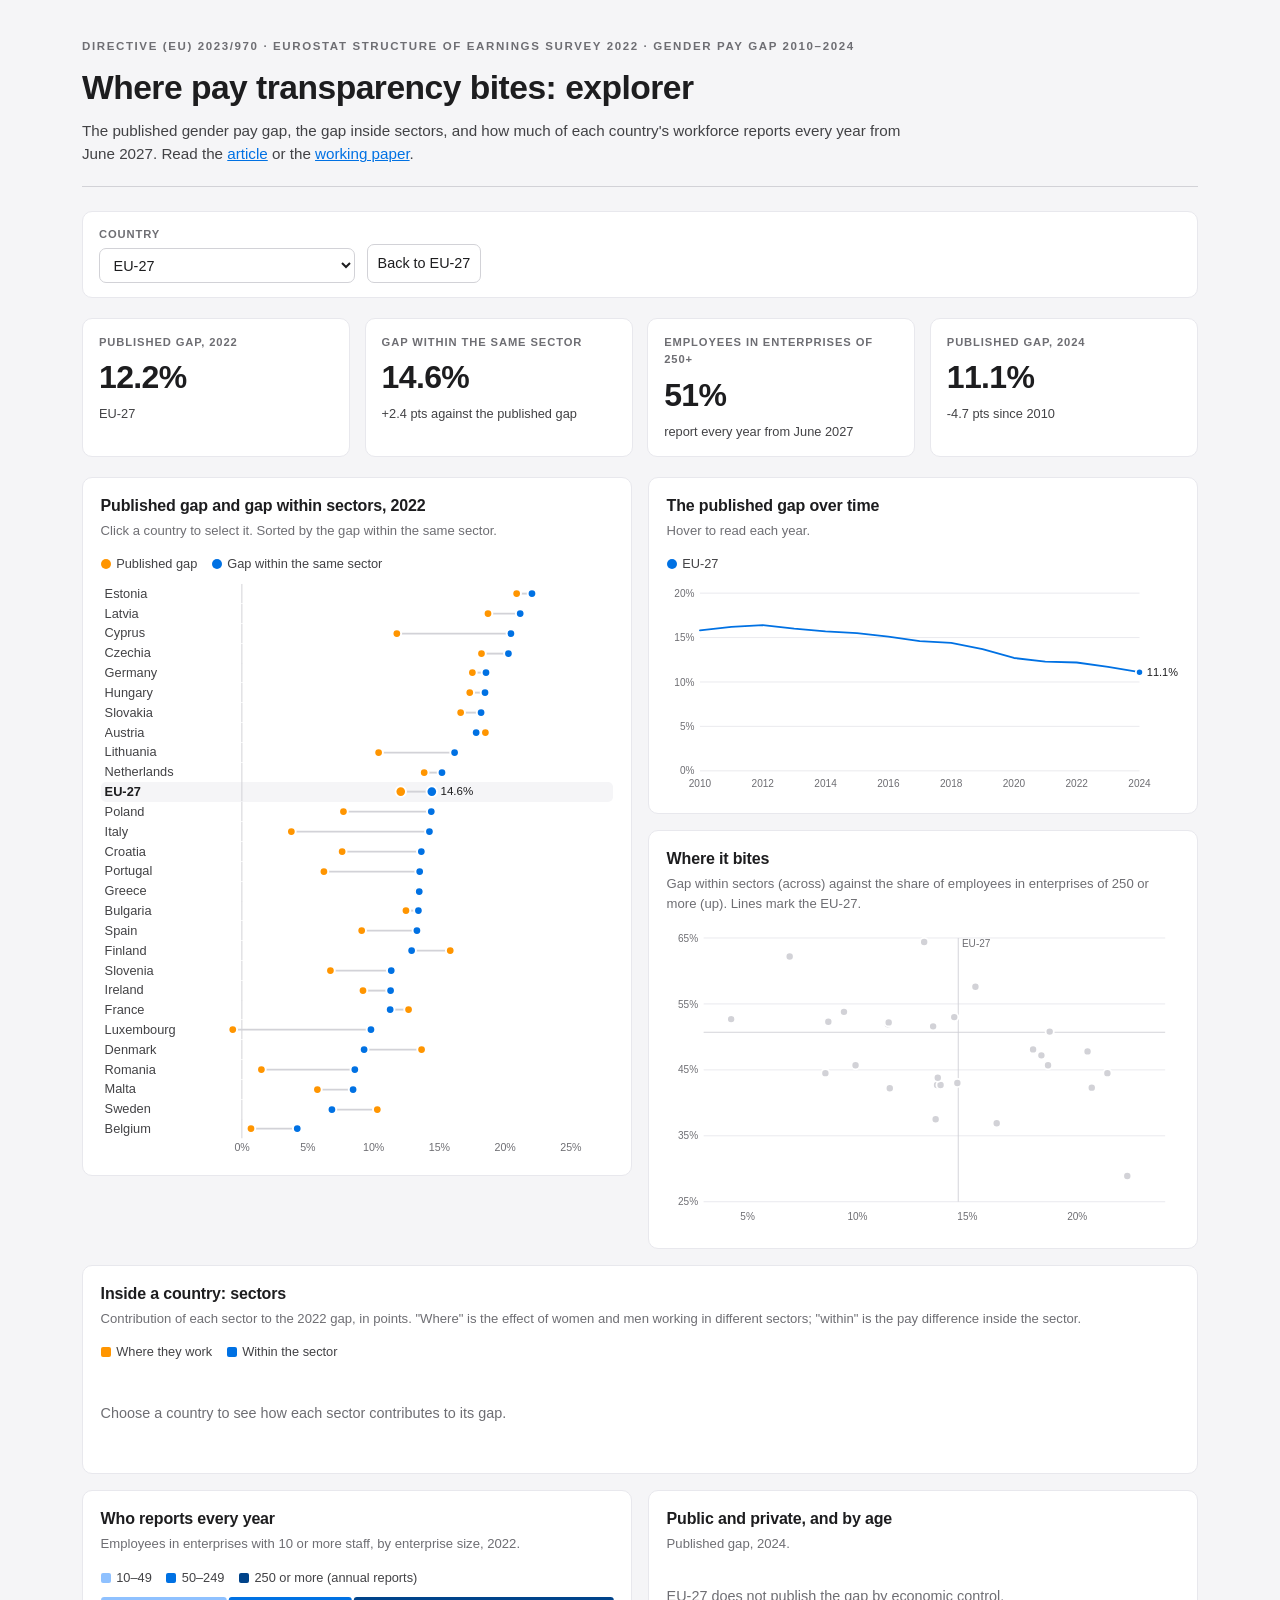
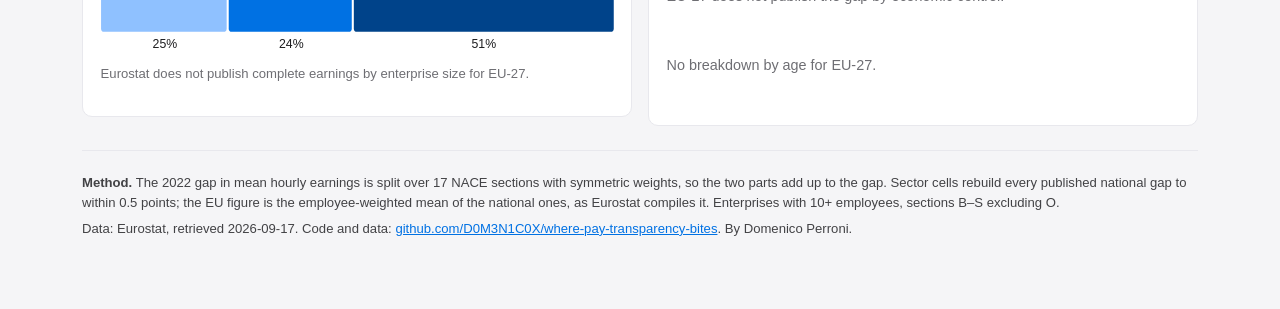
==== commit 08a3d0b1: "Editorial pass: cover, a README that leads with why it matters, article, charts and dashboard in the" ====
--- a/dashboard/index.html
+++ b/dashboard/index.html
@@ -2,31 +2,31 @@
 <style>
 :root{
   color-scheme: light;
-  --bg:#f7f7f5; --surface:#fcfcfb; --raised:#ffffff;
-  --ink:#14161a; --secondary:#52514e; --muted:#7a7975;
-  --line:#e4e4e0; --line-strong:#d2d2cc;
-  --s1:#2a78d6; --s2:#eb6834; --context:#c3c2b7; --wash:#f0efec;
-  --o1:#86b6ef; --o2:#3987e5; --o3:#184f95;
+  --bg:#f5f5f7; --surface:#ffffff; --raised:#ffffff;
+  --ink:#1d1d1f; --secondary:#424245; --muted:#6e6e73;
+  --line:#e8e8ed; --line-strong:#d2d2d7;
+  --s1:#0071e3; --s2:#ff9500; --context:#d2d2d7; --wash:#f5f5f7;
+  --o1:#8fc1ff; --o2:#0071e3; --o3:#00438a;
   --shadow:0 1px 2px rgba(20,22,26,.05), 0 6px 20px rgba(20,22,26,.06);
 }
 @media (prefers-color-scheme: dark){
   :root:not([data-theme="light"]){
     color-scheme: dark;
-    --bg:#121211; --surface:#1a1a19; --raised:#212120;
-    --ink:#f4f4f2; --secondary:#c3c2b7; --muted:#95948c;
-    --line:#2c2c2a; --line-strong:#3d3d3a;
-    --s1:#3987e5; --s2:#d95926; --context:#6b6a65; --wash:#262624;
-    --o1:#184f95; --o2:#3987e5; --o3:#86b6ef;
+    --bg:#000000; --surface:#15171c; --raised:#1d2027;
+    --ink:#f5f5f7; --secondary:#c7c9d1; --muted:#8b8f9a;
+    --line:#23262e; --line-strong:#343844;
+    --s1:#4f8cff; --s2:#ff9f0a; --context:#4a4e59; --wash:#1d2027;
+    --o1:#13254a; --o2:#4f8cff; --o3:#a8c8ff;
     --shadow:0 1px 2px rgba(0,0,0,.4), 0 8px 24px rgba(0,0,0,.35);
   }
 }
 :root[data-theme="dark"]{
   color-scheme: dark;
-  --bg:#121211; --surface:#1a1a19; --raised:#212120;
-  --ink:#f4f4f2; --secondary:#c3c2b7; --muted:#95948c;
-  --line:#2c2c2a; --line-strong:#3d3d3a;
-  --s1:#3987e5; --s2:#d95926; --context:#6b6a65; --wash:#262624;
-  --o1:#184f95; --o2:#3987e5; --o3:#86b6ef;
+  --bg:#000000; --surface:#15171c; --raised:#1d2027;
+  --ink:#f5f5f7; --secondary:#c7c9d1; --muted:#8b8f9a;
+  --line:#23262e; --line-strong:#343844;
+  --s1:#4f8cff; --s2:#ff9f0a; --context:#4a4e59; --wash:#1d2027;
+  --o1:#13254a; --o2:#4f8cff; --o3:#a8c8ff;
   --shadow:0 1px 2px rgba(0,0,0,.4), 0 8px 24px rgba(0,0,0,.35);
 }
 *{box-sizing:border-box}
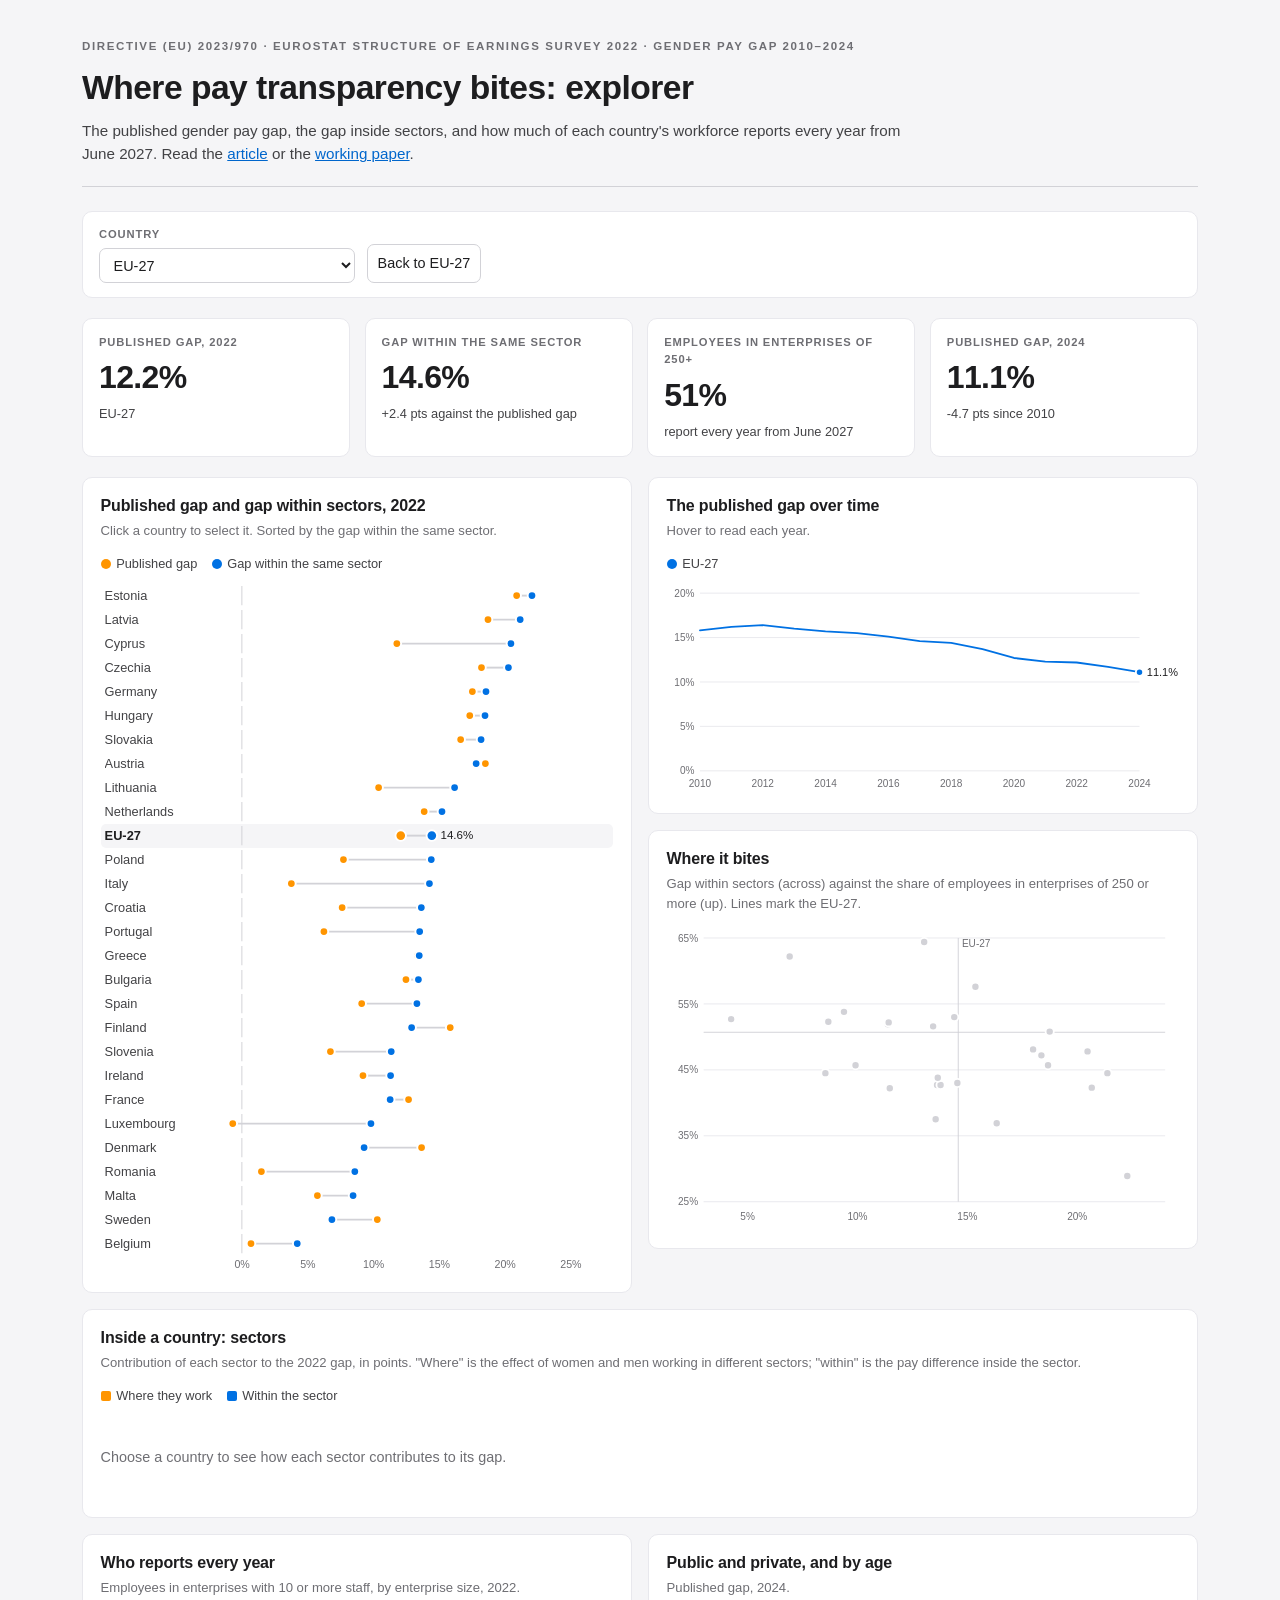
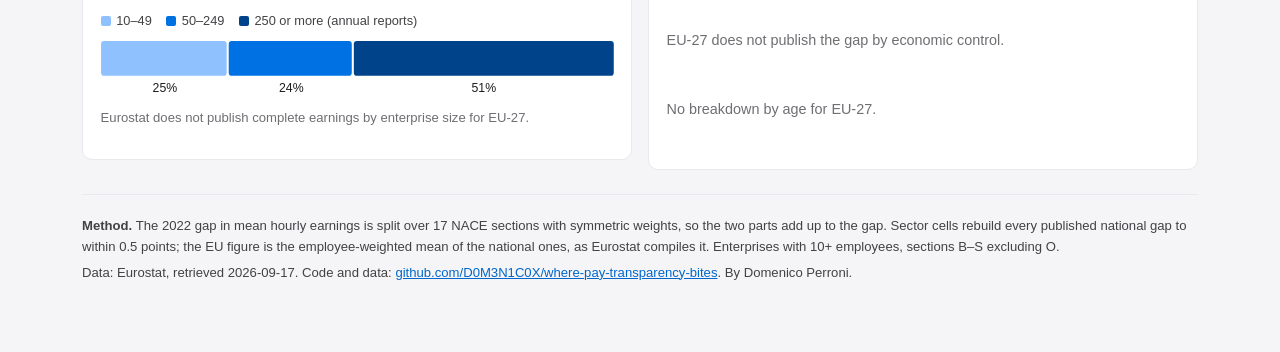
==== commit 706f5f19: "Accessibility: WCAG 2.2 AA fixes found by axe Alt text for every article figure; dashboard rows at l" ====
--- a/dashboard/index.html
+++ b/dashboard/index.html
@@ -5,7 +5,7 @@
   --bg:#f5f5f7; --surface:#ffffff; --raised:#ffffff;
   --ink:#1d1d1f; --secondary:#424245; --muted:#6e6e73;
   --line:#e8e8ed; --line-strong:#d2d2d7;
-  --s1:#0071e3; --s2:#ff9500; --context:#d2d2d7; --wash:#f5f5f7;
+  --s1:#0071e3; --s2:#ff9500; --context:#d2d2d7; --wash:#f5f5f7; --link:#0066cc;
   --o1:#8fc1ff; --o2:#0071e3; --o3:#00438a;
   --shadow:0 1px 2px rgba(20,22,26,.05), 0 6px 20px rgba(20,22,26,.06);
 }
@@ -15,7 +15,7 @@
     --bg:#000000; --surface:#15171c; --raised:#1d2027;
     --ink:#f5f5f7; --secondary:#c7c9d1; --muted:#8b8f9a;
     --line:#23262e; --line-strong:#343844;
-    --s1:#4f8cff; --s2:#ff9f0a; --context:#4a4e59; --wash:#1d2027;
+    --s1:#4f8cff; --s2:#ff9f0a; --context:#4a4e59; --wash:#1d2027; --link:#4f8cff;
     --o1:#13254a; --o2:#4f8cff; --o3:#a8c8ff;
     --shadow:0 1px 2px rgba(0,0,0,.4), 0 8px 24px rgba(0,0,0,.35);
   }
@@ -25,7 +25,7 @@
   --bg:#000000; --surface:#15171c; --raised:#1d2027;
   --ink:#f5f5f7; --secondary:#c7c9d1; --muted:#8b8f9a;
   --line:#23262e; --line-strong:#343844;
-  --s1:#4f8cff; --s2:#ff9f0a; --context:#4a4e59; --wash:#1d2027;
+  --s1:#4f8cff; --s2:#ff9f0a; --context:#4a4e59; --wash:#1d2027; --link:#4f8cff;
   --o1:#13254a; --o2:#4f8cff; --o3:#a8c8ff;
   --shadow:0 1px 2px rgba(0,0,0,.4), 0 8px 24px rgba(0,0,0,.35);
 }
@@ -38,7 +38,7 @@
 .eyebrow{font-size:.72rem; letter-spacing:.14em; text-transform:uppercase; color:var(--muted); font-weight:600}
 h1{font-size:clamp(1.5rem,3.2vw,2.1rem); margin:.35rem 0 .3rem; letter-spacing:-.015em}
 .sub{color:var(--secondary); font-size:.95rem; margin:0; max-width:52rem}
-.sub a, .foot a{color:var(--s1)}
+.sub a, .foot a{color:var(--link)}
 .controls{display:flex; flex-wrap:wrap; gap:.75rem; align-items:flex-end; background:var(--surface);
   border:1px solid var(--line); border-radius:10px; padding:.9rem 1rem; margin-bottom:1.25rem}
 .control{display:flex; flex-direction:column; gap:.3rem; min-width:12rem; flex:0 1 16rem}
@@ -72,7 +72,8 @@
 .grid-line{stroke:var(--line); stroke-width:1}
 .base-line{stroke:var(--line-strong); stroke-width:1}
 .rows{display:flex; flex-direction:column}
-.row{display:grid; grid-template-columns:7.5rem 1fr; align-items:center; cursor:pointer; border-radius:5px; padding:0 .25rem}
+.row{display:grid; grid-template-columns:7.5rem 1fr; align-items:center; cursor:pointer; border-radius:5px; padding:0 .25rem;
+  min-height:24px}
 .row:hover{background:var(--wash)}
 .row.sel{background:var(--wash)}
 .row .name{font-size:.8rem; color:var(--secondary); white-space:nowrap; overflow:hidden; text-overflow:ellipsis}
